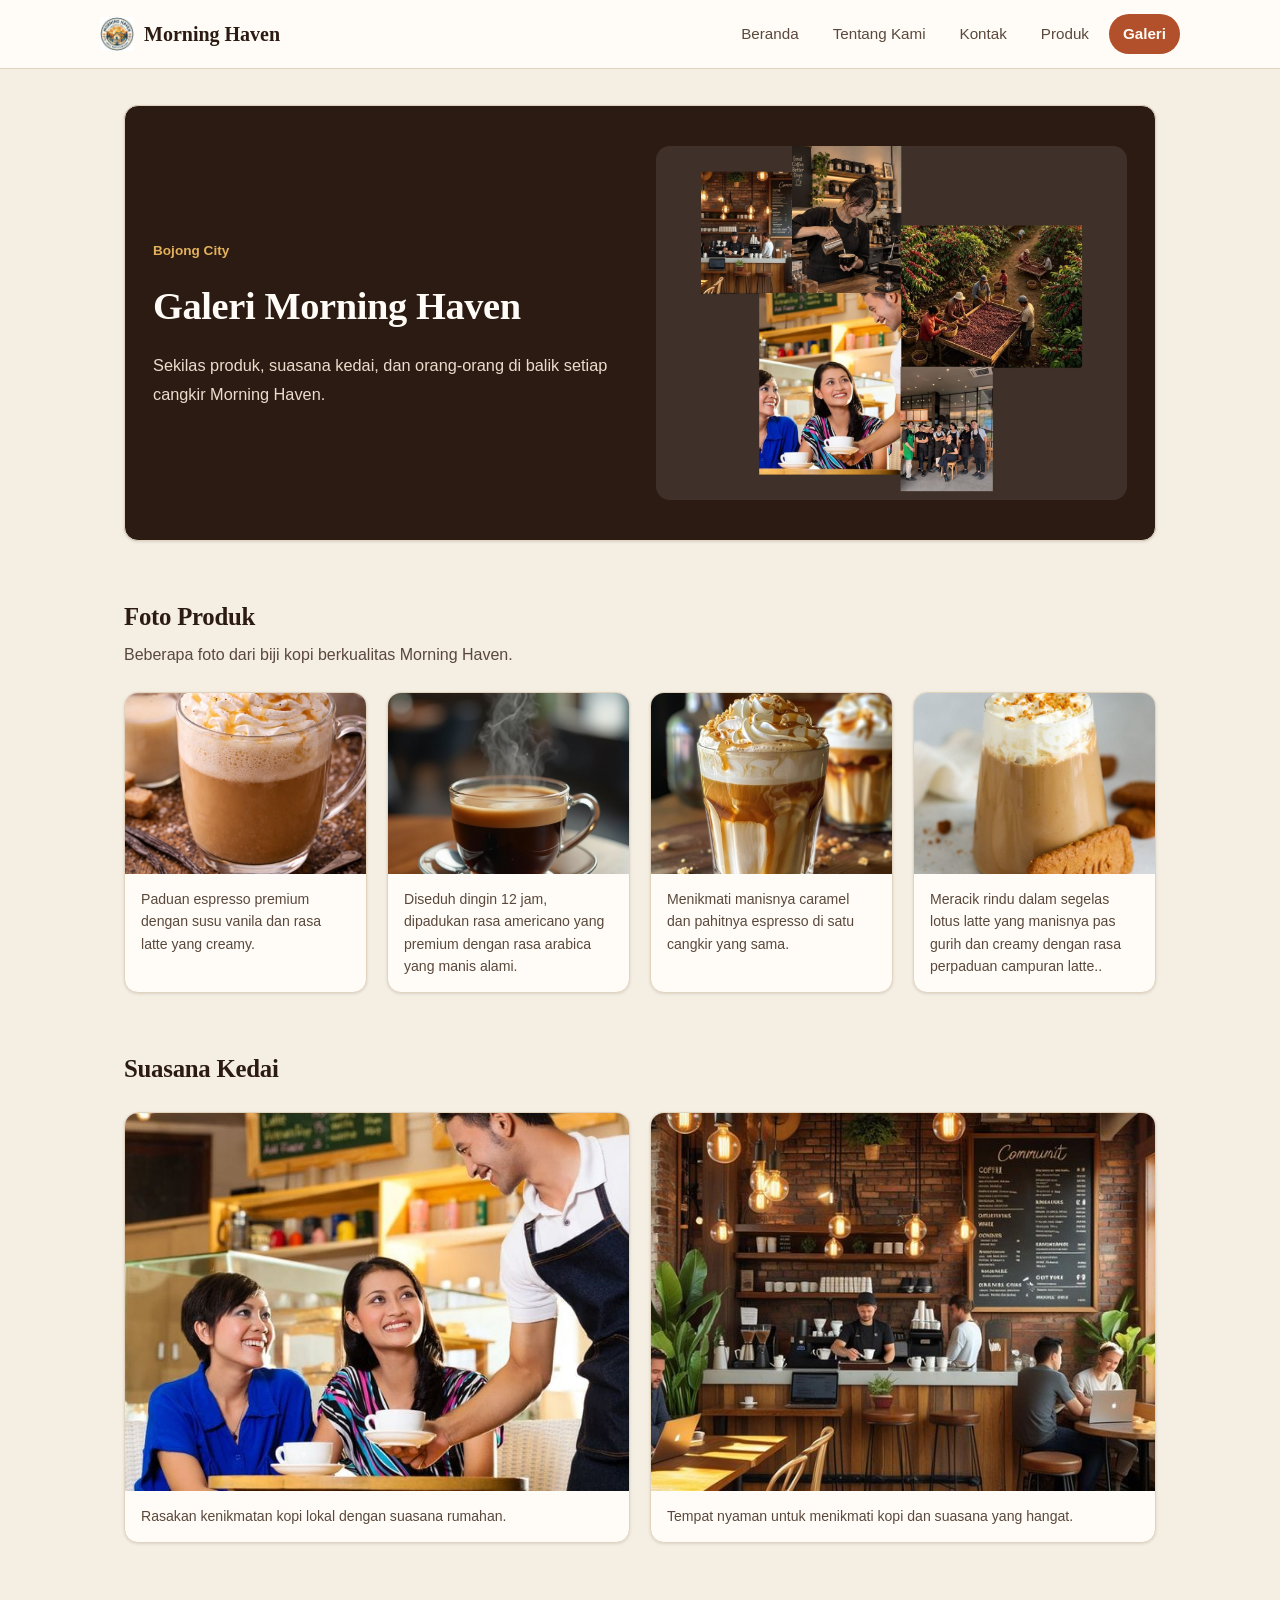
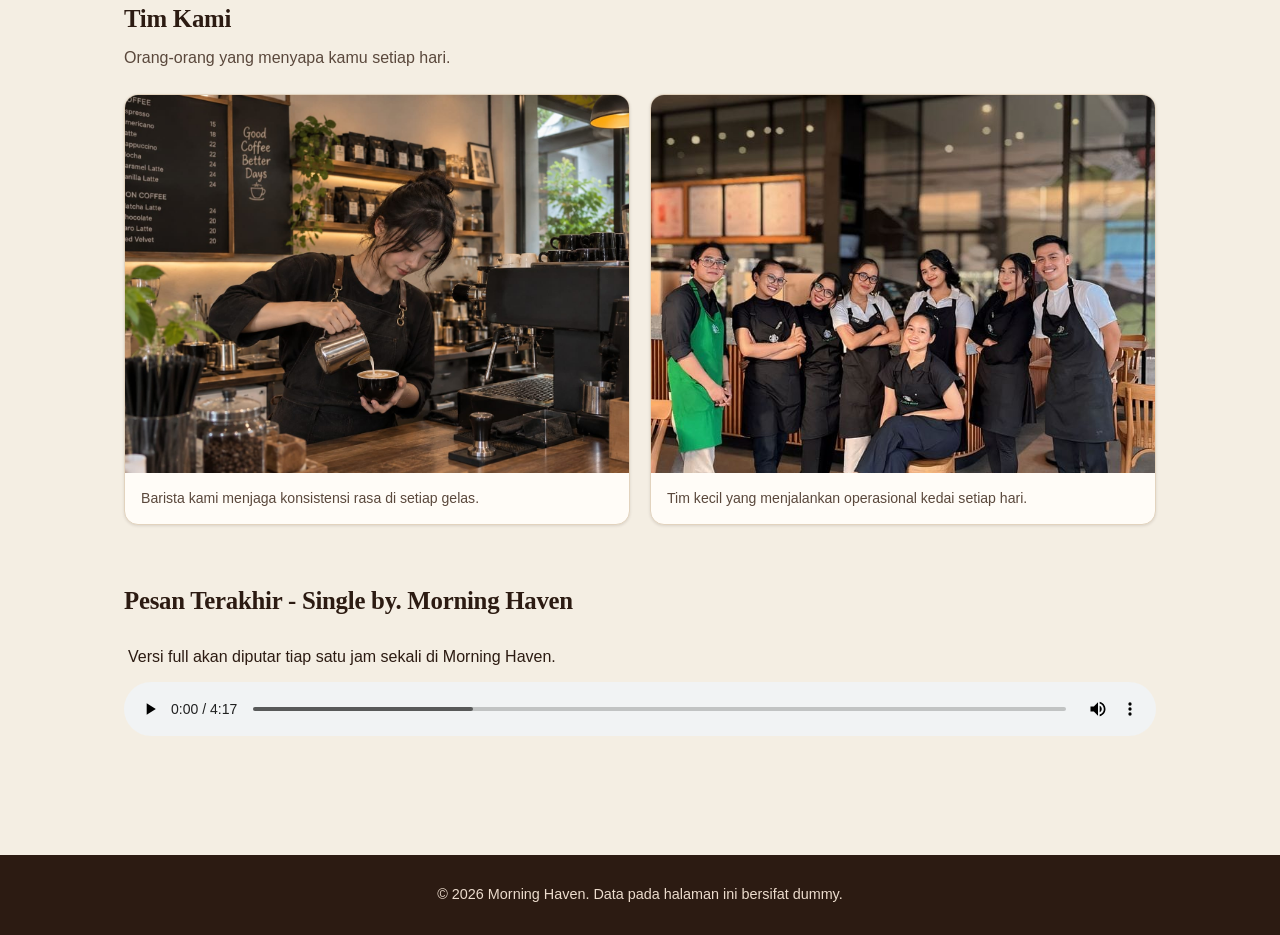
==== galeri.html @ 3e31343b "feat03:tambah media dan tabel katalog" ====
<!DOCTYPE html>
<html lang="id">

<head>
    <meta charset="utf-8" />
    <meta name="viewport" content="width=device-width, initial-scale=1" />
    <title>Galeri Morning Haven - Website UMKM</title>
    <link rel="stylesheet" href="css/style.css" />
</head>

<body>
    <a class="skip-link" href="#konten">Lewati ke konten utama</a>
    <header class="site-header">
        <nav class="nav" aria-label="Navigasi utama">
            <a class="brand" href="index.html">
                <img class="brand-mark" src="assest/images/logo_morninghaven.jpeg" alt="logo Morning Haven" width="34" height="34">
                Morning Haven
            </a>
            <ul class="nav-list">
                <li><a href="index.html">Beranda</a></li>
                <li><a href="tentang.html">Tentang Kami</a></li>
                <li><a href="index.html#kontak">Kontak</a></li>
                <li><a href="produk.html">Produk</a></li>
                <li><a class="active" aria-current="page" href="galeri.html">Galeri</a></li>
            </ul>
        </nav>
    </header>

    <main id="konten" class="page">
        <section class="about-hero" aria-labelledby="galeri-hero-title">
            <div class="about-copy">
                <span class="eyebrow">Bojong City</span>
                <h1 id="galeri-hero-title">Galeri Morning Haven</h1>
                <p class="about-desc">Sekilas produk, suasana kedai, dan orang-orang di balik setiap cangkir Morning Haven.</p>
            </div>
            <div class="about-img-wrapper">
                <img src="assest/images/galeri_morninghaven.jpeg"
                    alt="Bingkai tempoe doeloe Morning Haven" class="about-img" />
            </div>
        </section>

        <section class="section" aria-labelledby="produk-media-title">
            <div class="section-head">
                <h2 id="produk-media-title">Foto Produk</h2>
                <p>Beberapa foto dari biji kopi berkualitas Morning Haven.</p>
            </div>
            <div class="gallery-grid">
                <figure class="media-card">
                    <img src="assest/images/kopi_vanilalatte.jpeg" alt="Kopi Vanila latte mood booster terbaikku hari ini" />
                    <figcaption>Paduan espresso premium dengan susu vanila dan rasa latte yang creamy.</figcaption>
                </figure>
                <figure class="media-card">
                    <img src="assest/images/americano_arabica.jpeg" alt="Americano Arabica dengan disajikan segelas kopi pahit es bikin nagih" />
                    <figcaption>Diseduh dingin 12 jam, dipadukan rasa americano yang premium dengan rasa arabica yang manis alami.</figcaption>
                </figure>
                <figure class="media-card">
                    <img src="assest/images/caramel_macchiato.jpeg" alt="Caramel Macchiato dengan rasa caramel yang manis dan creamy" />
                    <figcaption> Menikmati manisnya caramel dan pahitnya espresso di satu cangkir yang sama.</figcaption>
                </figure>
                <figure class="media-card">
                    <img src="assest/images/lotus_latte.jpeg" alt="Lotus dengan perpaduan sempurna latte yang creamy" />
                    <figcaption> Meracik rindu dalam segelas lotus latte yang manisnya pas gurih dan creamy dengan rasa perpaduan campuran latte..</figcaption>
                </figure>
            </div>
        </section>

        <section class="section" aria-labelledby="suasana-title">
            <div class="section-head">
                <h2 id="suasana-title">Suasana Kedai</h2>
            </div>
            <div class="gallery-grid">
                <figure class="media-card">
                    <img src="assest/images/waiters_morninghaven.jpeg"
                        alt="Suasana kedai Morning Haven dengan waiters yang siap melayani" />
                    <figcaption>Rasakan kenikmatan kopi lokal dengan suasana rumahan.</figcaption>
                </figure>
                <figure class="media-card">
                    <img src="assest/images/suasana_morninghaven.jpeg" alt="Suasana pelanggan di kedai Morning Haven" />
                    <figcaption>Tempat nyaman untuk menikmati kopi dan suasana yang hangat.</figcaption>
                </figure>
            </div>
        </section>

        <section class="section" aria-labelledby="tim-title">
            <div class="section-head">
                <h2 id="tim-title">Tim Kami</h2>
                <p>Orang-orang yang menyapa kamu setiap hari.</p>
            </div>
            <div class="gallery-grid">
                <figure class="media-card">
                    <img src="assest/images/barista_morninghaven.jpeg" alt="Barista Morning Haven sedang menyeduh kopi" />
                    <figcaption>Barista kami menjaga konsistensi rasa di setiap gelas.</figcaption>
                </figure>
                <figure class="media-card">
                    <img src="assest/images/morninghaven_team.jpeg" alt="Tim Morning Haven berfoto bersama di depan kedai" />
                    <figcaption>Tim kecil yang menjalankan operasional kedai setiap hari.</figcaption>
                </figure>
            </div>
        </section>

        <section class="section" aria-labelledby="audio-title">
            <div class="section-head">
                <h2 id="audio-title">Pesan Terakhir - Single by. Morning Haven</h2>
            </div>
            <div class="audio-wrap">
                <p id="audio-note" class="audio-caption">Versi full akan diputar tiap satu jam sekali di Morning Haven.</p>
                <audio controls aria-describedby="audio-note" class="audio-player"
                    src="assest/audio/Pesan_terakhir.mp3">
                    Browser Anda tidak mendukung pemutar audio.
                </audio>
            </div>
        </section>
    </main>

    <footer class="site-footer">
        <p>&copy; 2026 Morning Haven. Data pada halaman ini bersifat dummy.</p>
    </footer>

    <script src="js/script.js"></script>
</body>

</html>
---- css/style.css ----
:root {
    --ink: #2c1b12;
    --ink-soft: #5a483c;
    --cream: #f4eee3;
    --paper: #fffcf7;
    --line: #e2d3be;
    --table-border: #b99b72;
    --rust: #b1502a;
    --rust-dark: #8f3f20;
    --gold: #c98a2b;
    --gold-light: #e3b15c;
    --moss: #57623e;

    --font-display: "Iowan Old Style", "Palatino Linotype", Georgia, "Times New Roman", serif;
    --font-body: "Segoe UI", "Helvetica Neue", Arial, sans-serif;

    --radius-lg: 22px;
    --radius-md: 14px;
    --radius-sm: 8px;
    --shadow-card: 0 1px 3px rgba(44, 27, 18, 0.12);
    --content-w: 1080px;
}

* {
    box-sizing: border-box;
}

html {
    scroll-behavior: smooth;
}

@media (prefers-reduced-motion: reduce) {
    html {
        scroll-behavior: auto;
    }

    * {
        animation-duration: 0.01ms !important;
        transition-duration: 0.01ms !important;
    }
}

body {
    margin: 0;
    color: var(--ink);
    background-color: var(--cream);
    font-family: var(--font-body);
    line-height: 1.6;
}

h1,
h2,
h3 {
    font-family: var(--font-display);
    color: var(--ink);
    letter-spacing: -0.01em;
}

p {
    max-width: 68ch;
}

a {
    color: var(--rust-dark);
}

img {
    max-width: 100%;
    height: auto;
    display: block;
}

.page {
    max-width: var(--content-w);
    margin: 0 auto;
    padding: 36px 24px 64px;
}

/* Header & navigasi */
#kontak {
    scroll-margin-top: 90px;
}

.site-header {
    padding: 14px 24px;
    background: var(--paper);
    border-bottom: 1px solid var(--line);
    position: sticky;
    top: 0;
    z-index: 20;
}

.nav {
    max-width: var(--content-w);
    margin: 0 auto;
    display: flex;
    align-items: center;
    justify-content: space-between;
    gap: 16px;
    flex-wrap: wrap;
}

.brand {
    display: inline-flex;
    align-items: center;
    gap: 10px;
    color: var(--ink);
    font-family: var(--font-display);
    font-weight: 700;
    font-size: 1.25rem;
    text-decoration: none;
}

.brand-mark {
    width: 34px;
    height: 34px;
    flex-shrink: 0;
}

.nav-toggle {
    display: none;
}

.nav-list {
    display: flex;
    padding: 0;
    margin: 0;
    list-style: none;
    gap: 6px;
    flex-wrap: wrap;
}

.nav-list a {
    display: inline-block;
    padding: 8px 14px;
    border-radius: 999px;
    color: var(--ink-soft);
    text-decoration: none;
    font-size: 0.95rem;
}

.nav-list a:hover {
    background: var(--cream);
    color: var(--ink);
}

.nav-list a.active,
.nav-list a[aria-current="page"] {
    font-weight: 700;
    color: var(--paper);
    background: var(--rust);
}

@media (max-width: 640px) {
    .nav-list {
        width: 100%;
        justify-content: flex-start;
        gap: 4px;
    }

    .nav-list a {
        padding: 8px 10px;
        font-size: 0.88rem;
    }
}

/*Hero*/
.hero {
    padding: 44px 32px;
    color: var(--paper);
    background: var(--ink);
    border-radius: var(--radius-md);
    display: grid;
    grid-template-columns: 1.1fr 0.9fr;
    align-items: center;
    gap: 32px;
}

.eyebrow {
    display: inline-block;
    font-size: 0.85rem;
    font-weight: 600;
    color: var(--gold-light);
    margin-bottom: 14px;
}

.hero h1 {
    margin: 0 0 14px 0;
    color: var(--paper);
    font-size: clamp(2.1rem, 4vw, 3rem);
    line-height: 1.08;
}

.hero-desc {
    margin: 0 0 26px 0;
    max-width: 42ch;
    font-size: 1.05rem;
    color: #ecdccd;
}

.hero-action {
    margin: 0;
}

button,
.btn {
    padding: 13px 28px;
    color: var(--ink);
    font-weight: 700;
    font-size: 0.95rem;
    font-family: var(--font-body);
    cursor: pointer;
    background-color: var(--gold-light);
    border: none;
    border-radius: 999px;
    transition: background-color 0.2s, transform 0.1s;
}

button:hover,
.btn:hover {
    background-color: var(--gold);
}

button:active,
.btn:active {
    transform: scale(0.98);
}

.hero-img {
    width: 100%;
    aspect-ratio: 4 / 3;
    object-fit: cover;
    border-radius: var(--radius-md);
}

@media (max-width: 720px) {
    .hero {
        grid-template-columns: 1fr;
        padding: 40px 22px;
        text-align: left;
    }
}

/*Section*/
.section {
    margin-top: 56px;
}

.section-head {
    margin-bottom: 24px;
    max-width: 62ch;
}

.section-head h2 {
    font-size: 1.55rem;
    margin: 0 0 6px 0;
}

.section-head p {
    margin: 0;
    color: var(--ink-soft);
}

/*Kontak*/
.contact-card {
    background: var(--paper);
    border: 1px solid var(--line);
    border-radius: var(--radius-lg);
    padding: 8px;
    box-shadow: var(--shadow-card);
    display: grid;
    grid-template-columns: repeat(3, 1fr);
}

.contact-item {
    padding: 22px 20px;
}

.contact-item strong {
    display: block;
    color: var(--rust-dark);
    margin-bottom: 6px;
    font-size: 0.95rem;
    font-family: var(--font-display);
}

.contact-item p {
    margin: 0;
    font-size: 0.92rem;
    color: var(--ink-soft);
}

.contact-item a {
    color: var(--rust-dark);
    font-weight: 700;
    text-decoration: underline;
}

.contact-item a:hover {
    color: var(--ink);
}

@media (max-width: 700px) {
    .contact-card {
        grid-template-columns: 1fr;
    }
}

/*Product cards*/
.products {
    display: grid;
    grid-template-columns: repeat(auto-fit, minmax(220px, 1fr));
    gap: 20px;
}

.product-card {
    background: var(--paper);
    border: 1px solid var(--line);
    border-radius: var(--radius-md);
    overflow: hidden;
    box-shadow: var(--shadow-card);
    margin: 0;
}

.product-card img {
    width: 100%;
    aspect-ratio: 4 / 3;
    object-fit: cover;
}

.product-card figcaption {
    padding: 16px 18px 18px;
}

.product-header {
    display: flex;
    align-items: baseline;
    justify-content: space-between;
    gap: 8px;
    margin-bottom: 6px;
}

.product-header h3 {
    margin: 0;
    font-size: 1.05rem;
}

.price {
    flex-shrink: 0;
    font-weight: 700;
    font-family: var(--font-body);
    color: var(--rust-dark);
    background-color: #f7ede2;
    padding: 4px 10px;
    border-radius: var(--radius-sm);
    font-size: 0.85rem;
    white-space: nowrap;
}

.product-card p {
    margin: 0;
    font-size: 0.9rem;
    color: var(--ink-soft);
}

.new-badge {
    display: inline-block;
    font-size: 0.72rem;
    font-weight: 700;
    color: var(--paper);
    background: var(--moss);
    padding: 3px 9px;
    border-radius: 999px;
    margin-bottom: 8px;
}

/*Aside*/
.aside-note {
    margin-top: 44px;
    background: var(--paper);
    border-left: 4px solid var(--rust);
    border-radius: var(--radius-md);
    padding: 22px 26px;
    box-shadow: var(--shadow-card);
}

.aside-note h2 {
    margin: 0 0 8px 0;
    font-size: 1.1rem;
    color: var(--rust-dark);
}

.aside-note p {
    margin: 0;
    font-size: 0.95rem;
    color: var(--ink-soft);
}

/*Hero card (Tentang / Produk / Galeri)*/
.about-hero {
    background: var(--ink);
    border: 1px solid var(--line);
    border-radius: var(--radius-md);
    padding: 40px 28px;
    display: grid;
    grid-template-columns: 1fr 1fr;
    gap: 32px;
    align-items: center;
    box-shadow: var(--shadow-card);
}

.about-hero .eyebrow {
    color: var(--gold-light);
}

.about-hero h1 {
    margin: 0 0 14px 0;
    font-size: clamp(1.9rem, 3.4vw, 2.4rem);
    color: var(--paper);
}

.about-desc {
    margin: 0;
    color: #ecdccd;
    font-size: 1.02rem;
    line-height: 1.75;
}

.about-img {
    width: 100%;
    aspect-ratio: 4 / 3;
    object-fit: cover;
    border-radius: var(--radius-md);
}

@media (max-width: 720px) {
    .about-hero {
        grid-template-columns: 1fr;
        padding: 32px 22px;
    }
}

.values-grid {
    display: grid;
    grid-template-columns: repeat(auto-fit, minmax(230px, 1fr));
    gap: 20px;
}

.value-item {
    background: var(--paper);
    border: 1px solid var(--line);
    border-radius: var(--radius-md);
    padding: 26px 22px;
    box-shadow: var(--shadow-card);
}

.value-icon {
    width: 40px;
    height: 40px;
    color: var(--rust);
    margin-bottom: 14px;
}

.value-item h3 {
    margin: 0 0 8px 0;
    font-size: 1.08rem;
}

.value-item p {
    margin: 0;
    font-size: 0.92rem;
    color: var(--ink-soft);
    line-height: 1.55;
}

/*Produk — kategori & tabel*/
.intro-lede {
    font-size: 1.05rem;
    color: var(--ink-soft);
    max-width: 62ch;
}

.category-list {
    display: grid;
    grid-template-columns: repeat(auto-fit, minmax(200px, 1fr));
    gap: 14px;
    padding: 0;
    margin: 0 0 8px 0;
    list-style: none;
}

.category-list li {
    background: var(--paper);
    border: 1px solid var(--line);
    border-radius: var(--radius-sm);
    padding: 14px 16px;
    font-size: 0.92rem;
    color: var(--ink-soft);
}

.price-table-wrap {
    background: var(--paper);
    border: 1px solid var(--table-border);
    border-radius: var(--radius-md);
    overflow: hidden;
    overflow-x: auto;
}

table {
    width: 100%;
    border-collapse: collapse;
    min-width: 480px;
}

caption {
    text-align: left;
    font-weight: 700;
    padding: 16px 18px 4px;
    font-family: var(--font-display);
    color: var(--ink);
}

thead th {
    text-align: left;
    font-size: 0.82rem;
    letter-spacing: 0.02em;
    color: var(--paper);
    background: var(--rust-dark);
    padding: 12px 18px;
    border-bottom: 2px solid var(--ink);
}

tbody th,
tbody td {
    padding: 12px 18px;
    border-bottom: 1px solid var(--table-border);
    font-size: 0.94rem;
}

tbody th {
    text-align: left;
    font-weight: 600;
    color: var(--ink);
}

tbody td.price-cell {
    color: var(--rust-dark);
    font-weight: 700;
    white-space: nowrap;
}

tbody tr:nth-child(even) {
    background: var(--cream);
}

tbody tr:last-child th,
tbody tr:last-child td {
    border-bottom: none;
}

/*Galeri*/
.gallery-grid {
    display: grid;
    grid-template-columns: repeat(auto-fit, minmax(240px, 1fr));
    gap: 20px;
}

.media-card {
    margin: 0;
    background: var(--paper);
    border: 1px solid var(--line);
    border-radius: var(--radius-md);
    overflow: hidden;
    box-shadow: var(--shadow-card);
}

.media-card img {
    width: 100%;
    aspect-ratio: 4 / 3;
    object-fit: cover;
}

.media-card figcaption {
    padding: 14px 16px;
    font-size: 0.88rem;
    color: var(--ink-soft);
}

.video-wrap {
    background: var(--paper);
    border: 1px solid var(--line);
    border-radius: var(--radius-md);
    padding: 18px;
    box-shadow: var(--shadow-card);
}

.video-wrap video {
    width: 100%;
    aspect-ratio: 4 / 3;
    border-radius: var(--radius-sm);
    background: var(--ink);
}

.video-caption {
    margin: 12px 4px 0;
    font-size: 0.88rem;
    color: var(--ink-soft);
}

.audio-caption {
    margin: 0 4px 12px;
}

.audio-player {
    width: 100%;
}

/*Asebilitas dan footer*/
.skip-link {
    position: absolute;
    left: -9999px;
    padding: 8px 12px;
    color: var(--paper);
    background: var(--ink);
    border-radius: var(--radius-sm);
    z-index: 30;
}

.skip-link:focus {
    top: 8px;
    left: 8px;
}

a:focus-visible,
button:focus-visible,
.nav-list a:focus-visible {
    outline: 3px solid #2563eb;
    outline-offset: 3px;
}

.site-footer {
    padding: 28px 24px;
    color: #ecdccd;
    text-align: center;
    background: var(--ink);
    margin-top: 48px;
    font-size: 0.9rem;
}

.site-footer p {
    margin: 0 auto;
    max-width: var(--content-w);
}
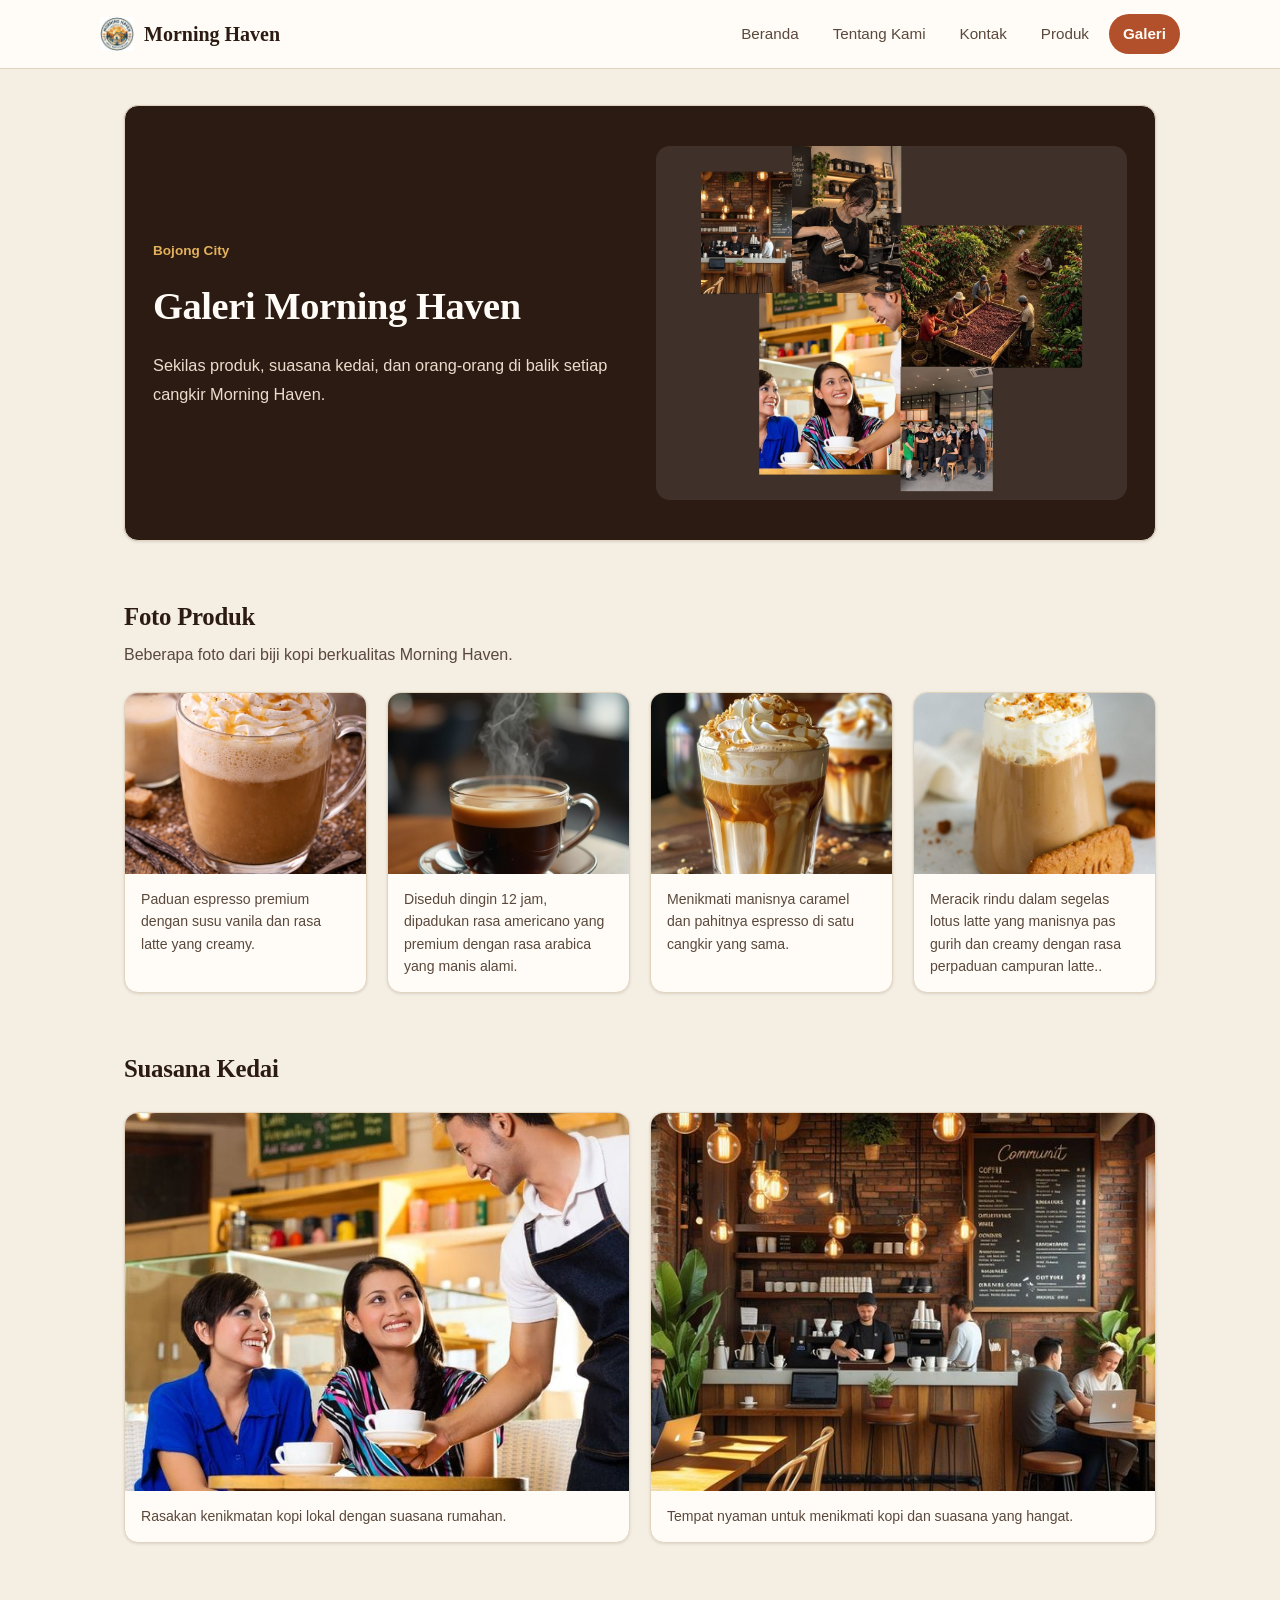
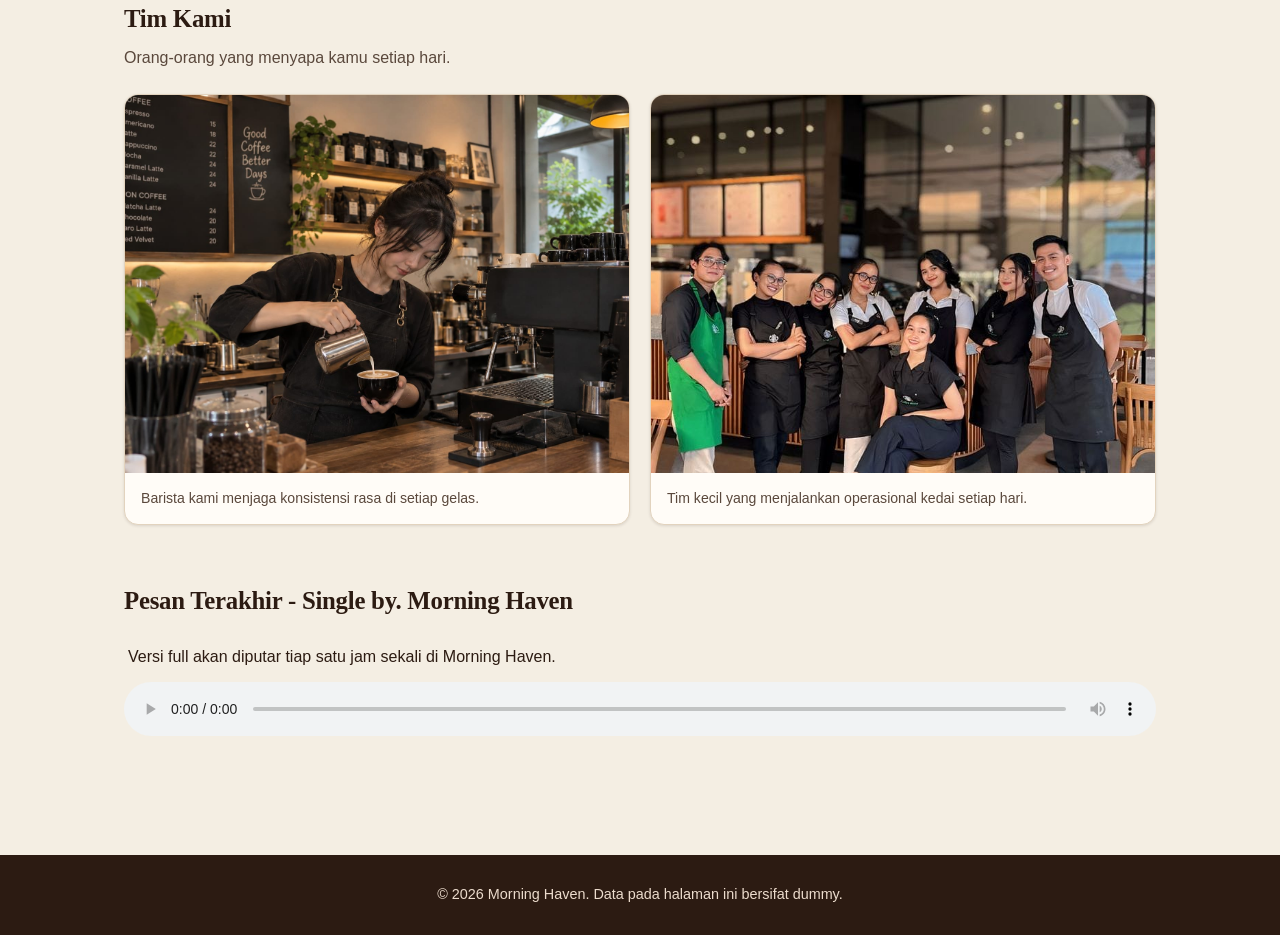
==== commit 81645fe1: "feat03: tambah media dan tabel katalog" ====
--- a/galeri.html
+++ b/galeri.html
@@ -105,7 +105,7 @@
             <div class="audio-wrap">
                 <p id="audio-note" class="audio-caption">Versi full akan diputar tiap satu jam sekali di Morning Haven.</p>
                 <audio controls aria-describedby="audio-note" class="audio-player"
-                    src="assest/audio/Pesan_terakhir.mp3">
+                    src="assest/audio/suasana_kedai.mp3">
                     Browser Anda tidak mendukung pemutar audio.
                 </audio>
             </div>
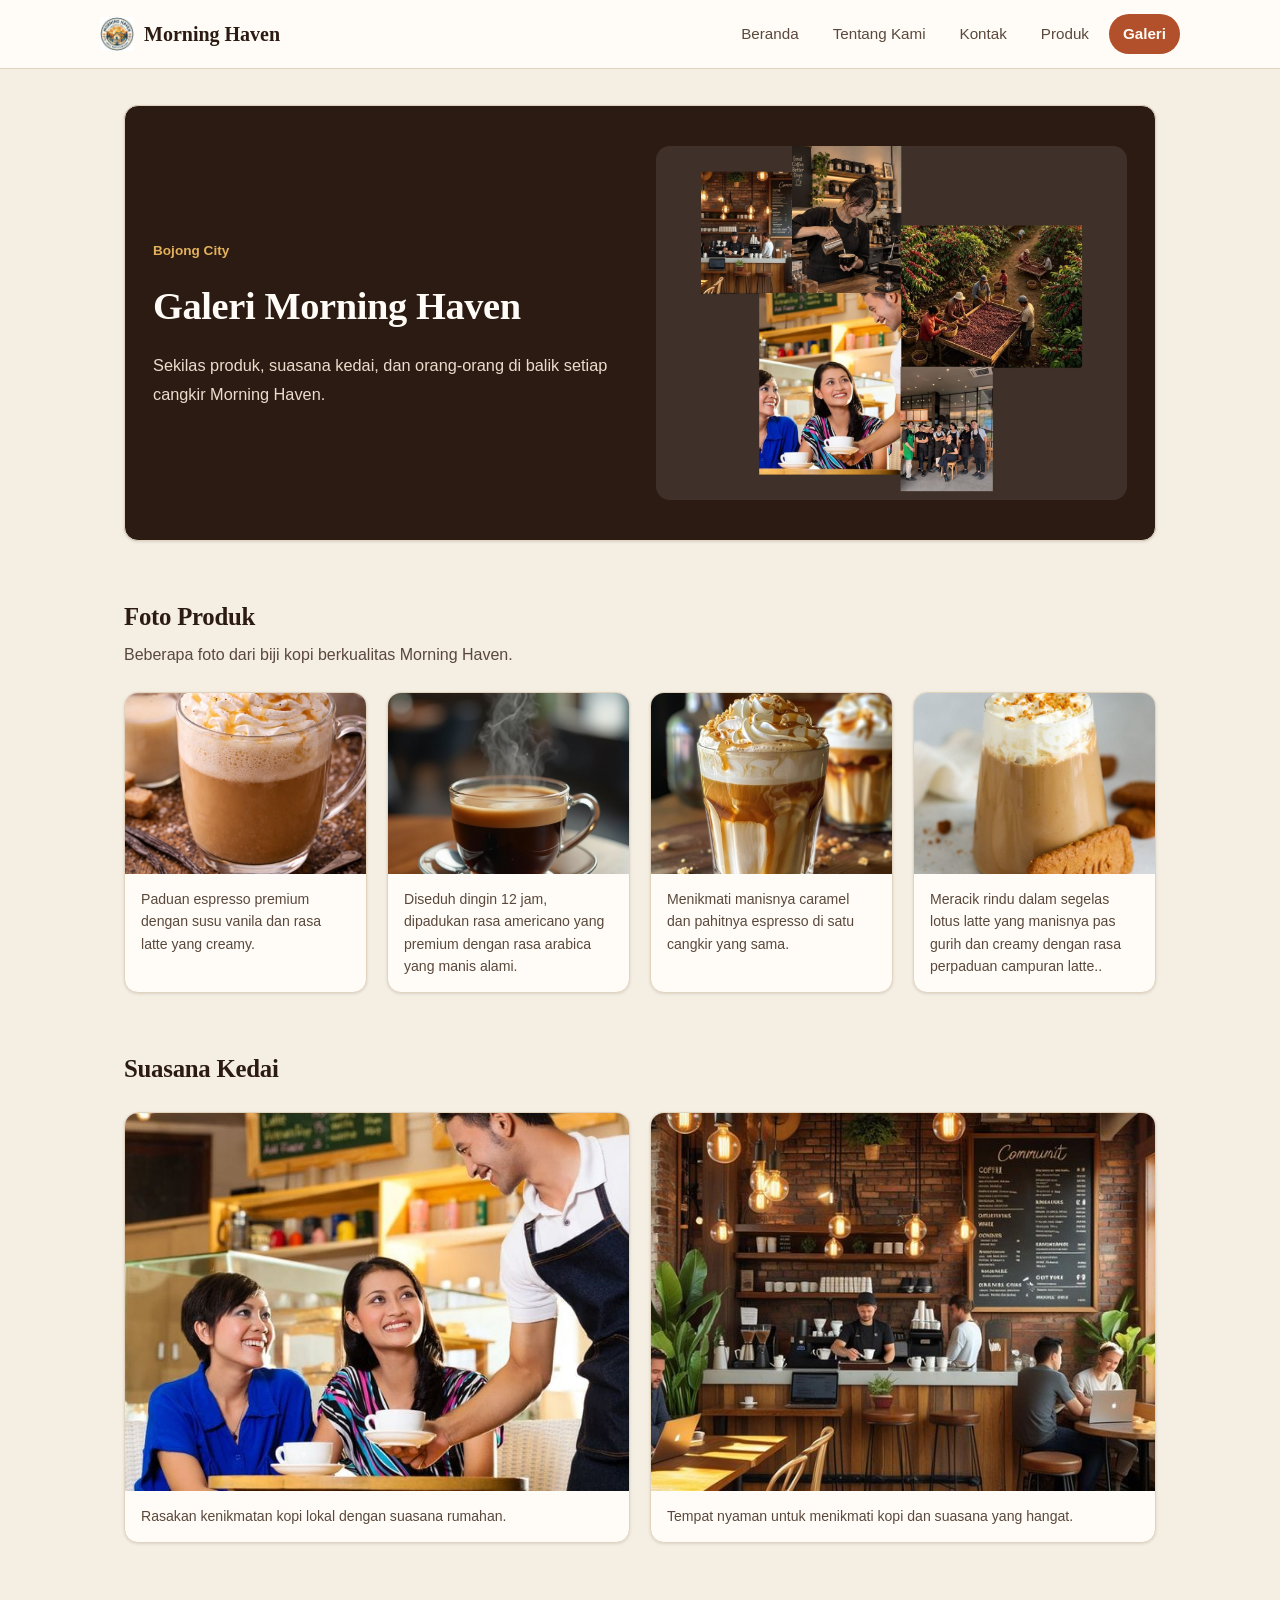
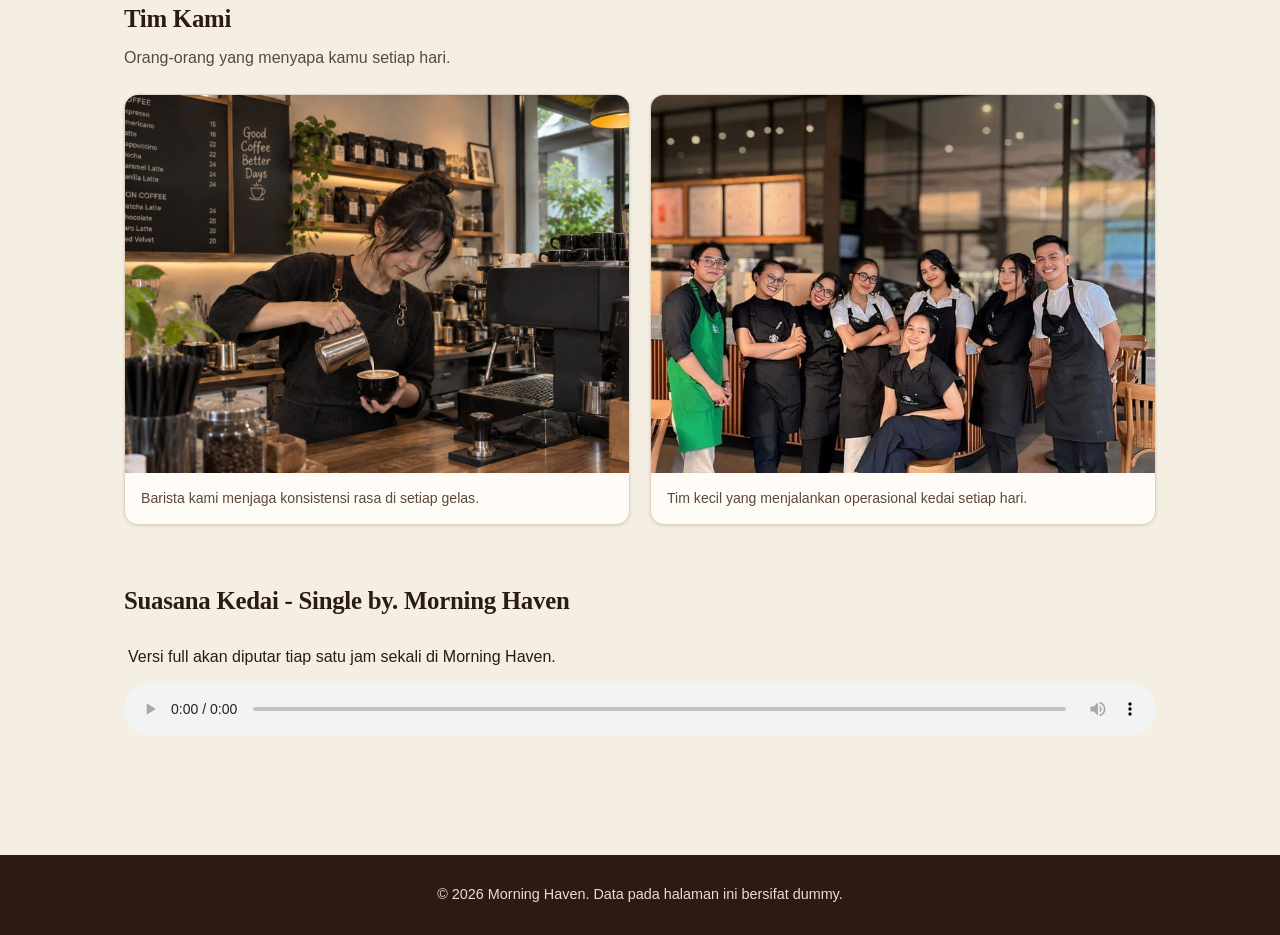
==== commit f7bfcceb: "feat03: tambah media dan tabel katalog" ====
--- a/galeri.html
+++ b/galeri.html
@@ -100,7 +100,7 @@
 
         <section class="section" aria-labelledby="audio-title">
             <div class="section-head">
-                <h2 id="audio-title">Pesan Terakhir - Single by. Morning Haven</h2>
+                <h2 id="audio-title">Suasana Kedai - Single by. Morning Haven</h2>
             </div>
             <div class="audio-wrap">
                 <p id="audio-note" class="audio-caption">Versi full akan diputar tiap satu jam sekali di Morning Haven.</p>
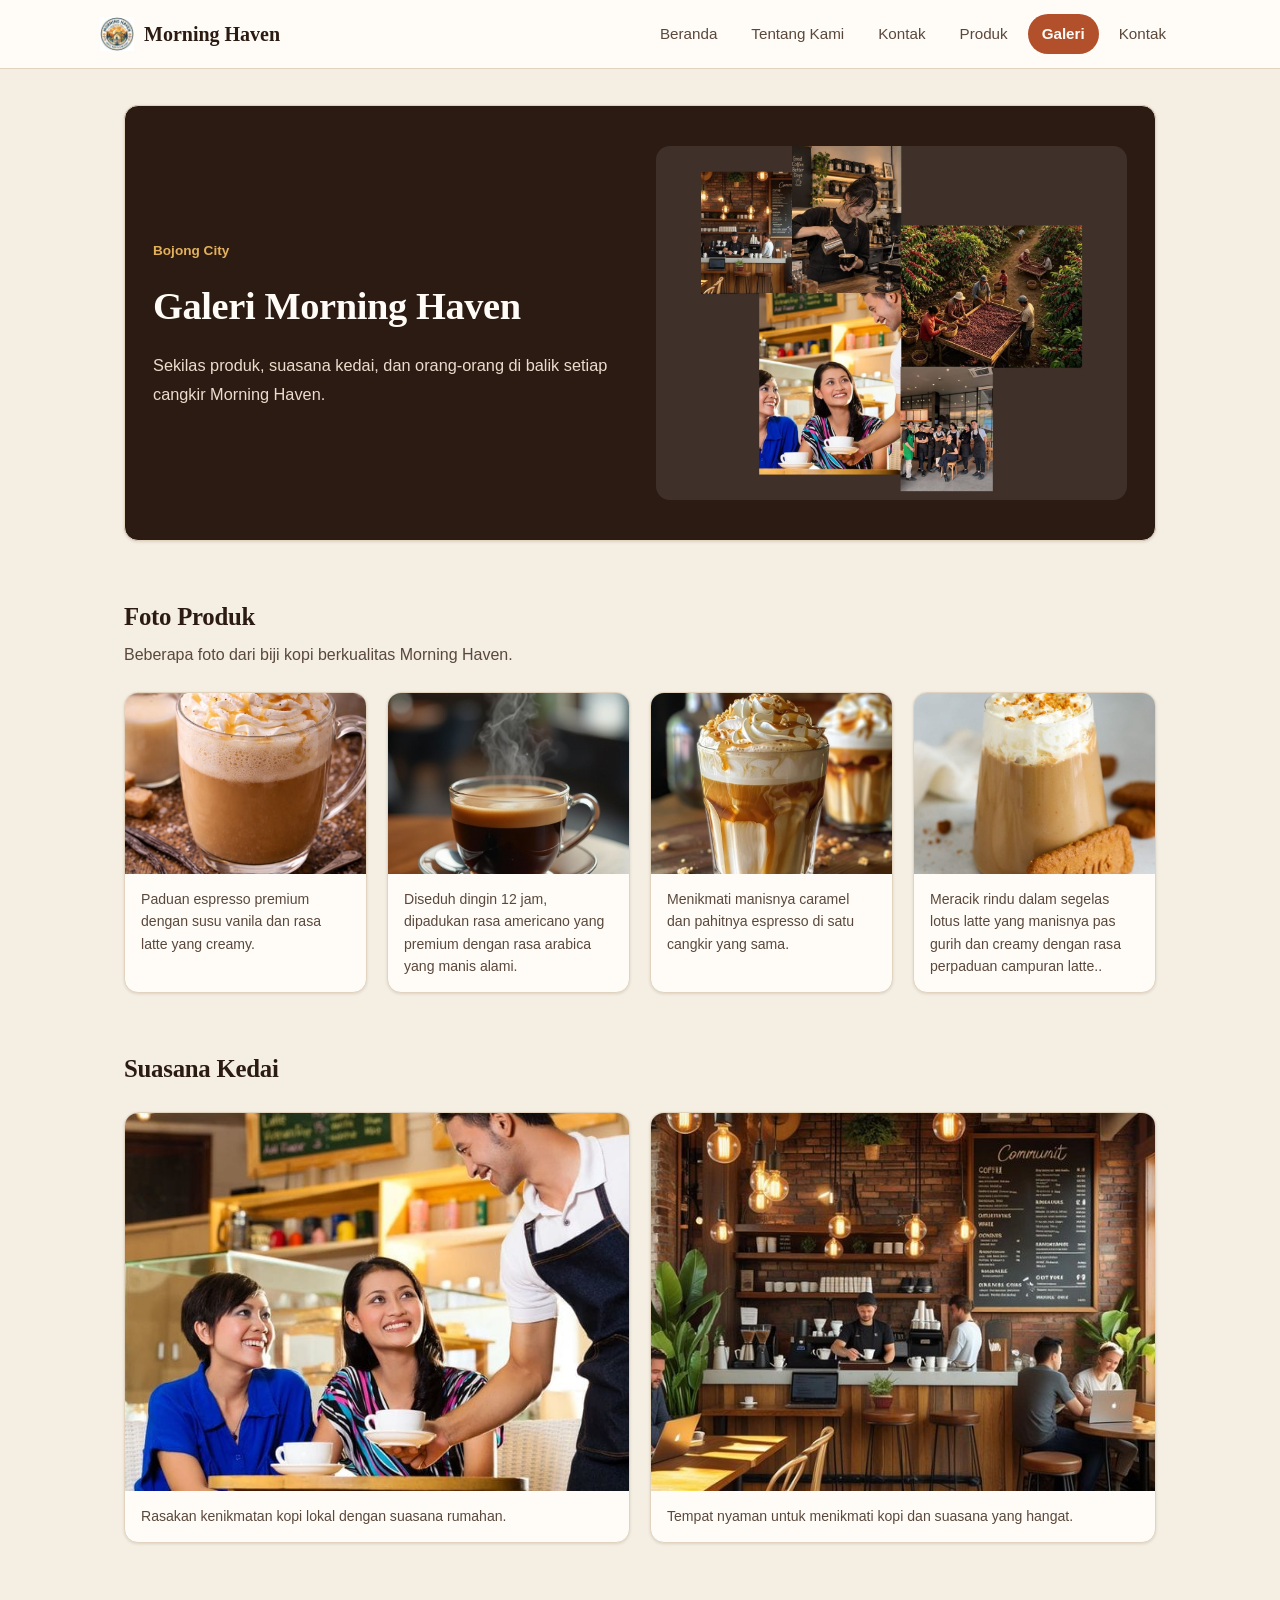
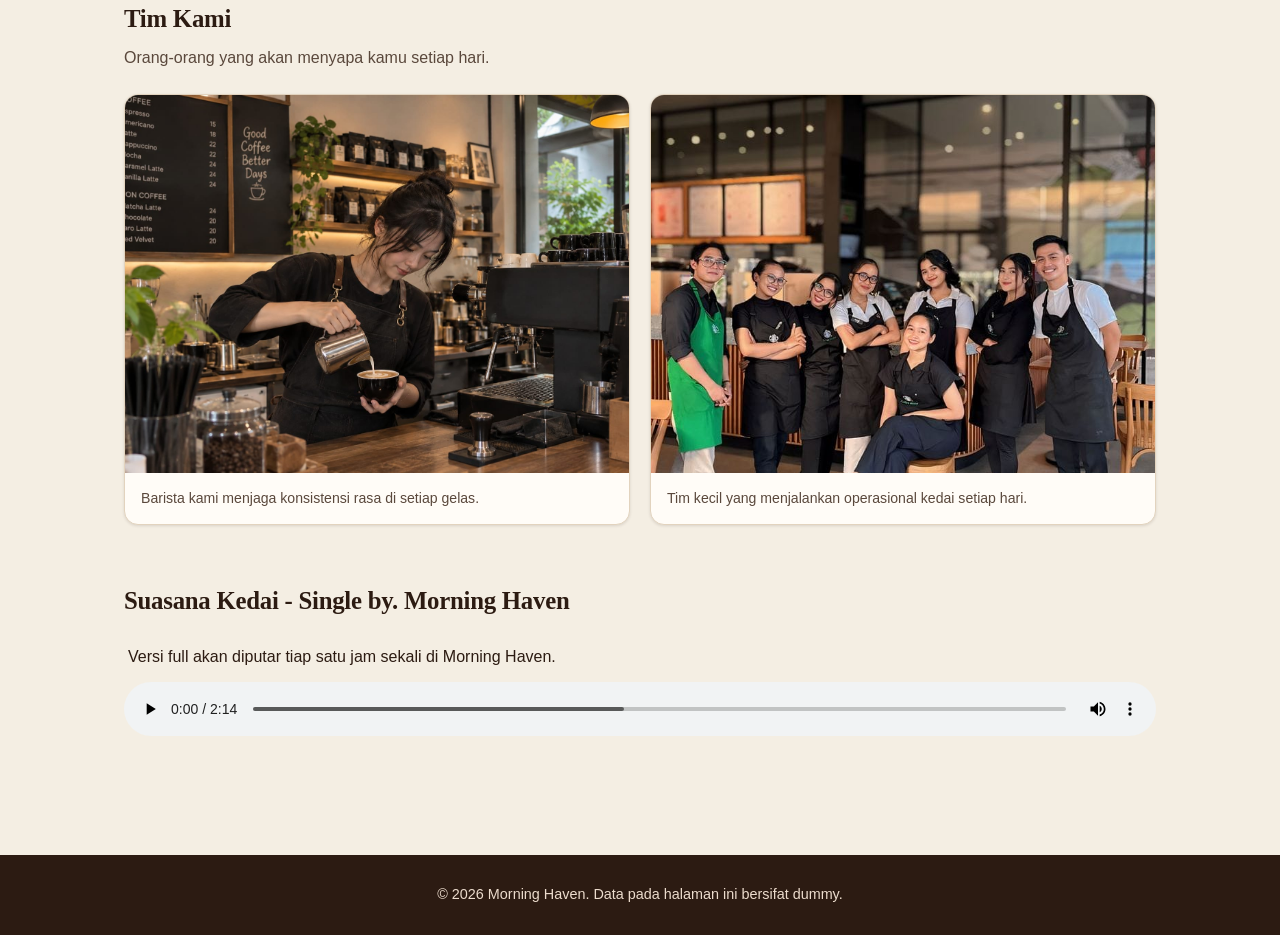
==== commit a51a2e71: ""featP04: tambah form kontak aksesibel dan preview"" ====
--- a/galeri.html
+++ b/galeri.html
@@ -22,6 +22,7 @@
                 <li><a href="index.html#kontak">Kontak</a></li>
                 <li><a href="produk.html">Produk</a></li>
                 <li><a class="active" aria-current="page" href="galeri.html">Galeri</a></li>
+                <li><a href="kontak.html">Kontak</a></li>
             </ul>
         </nav>
     </header>
@@ -84,7 +85,7 @@
         <section class="section" aria-labelledby="tim-title">
             <div class="section-head">
                 <h2 id="tim-title">Tim Kami</h2>
-                <p>Orang-orang yang menyapa kamu setiap hari.</p>
+                <p>Orang-orang yang akan menyapa kamu setiap hari.</p>
             </div>
             <div class="gallery-grid">
                 <figure class="media-card">
--- a/css/style.css
+++ b/css/style.css
@@ -633,6 +633,9 @@
 
 a:focus-visible,
 button:focus-visible,
+input:focus-visible,
+select:focus-visible,
+textarea:focus-visible,
 .nav-list a:focus-visible {
     outline: 3px solid #2563eb;
     outline-offset: 3px;
@@ -650,4 +653,181 @@
 .site-footer p {
     margin: 0 auto;
     max-width: var(--content-w);
+}
+
+.contact-layout {
+    display: grid;
+    grid-template-columns: 1.6fr 1fr;
+    gap: 28px;
+    align-items: start;
+}
+
+.form-card {
+    display: grid;
+    grid-template-columns: 1fr 1fr;
+    gap: 0 20px;
+    padding: 28px 24px;
+    background: var(--paper);
+    border: 1px solid var(--line);
+    border-radius: var(--radius-lg);
+    box-shadow: var(--shadow-card);
+}
+
+.form-note,
+.form-card fieldset,
+.field-full,
+.form-card > button {
+    grid-column: 1 / -1;
+}
+
+.form-note {
+    margin: 0 0 20px 0;
+    font-size: 0.92rem;
+    color: var(--ink-soft);
+}
+
+.field {
+    margin-bottom: 18px;
+}
+
+.field label {
+    display: block;
+    margin-bottom: 6px;
+    font-weight: 600;
+}
+
+input[type="text"],
+input[type="email"],
+input[type="tel"],
+select,
+textarea {
+    width: 100%;
+    padding: 10px 12px;
+    font: inherit;
+    color: var(--ink);
+    background: #ffffff;
+    border: 1px solid var(--table-border);
+    border-radius: var(--radius-sm);
+}
+
+textarea {
+    resize: vertical;
+}
+
+.help-text {
+    margin: 6px 0 0 0;
+    font-size: 0.85rem;
+    color: var(--ink-soft);
+}
+
+fieldset {
+    margin: 0 0 18px 0;
+    padding: 14px 16px 8px;
+    border: 1px solid var(--line);
+    border-radius: var(--radius-sm);
+}
+
+legend {
+    padding: 0 8px;
+    font-weight: 600;
+}
+
+.choice-group {
+    display: grid;
+    grid-template-columns: repeat(auto-fit, minmax(170px, 1fr));
+    gap: 10px 20px;
+}
+
+.choice {
+    display: flex;
+    align-items: center;
+    gap: 8px;
+    margin-bottom: 8px;
+}
+
+.choice input {
+    margin: 0;
+    flex-shrink: 0;
+}
+
+.form-card > button {
+    justify-self: start;
+}
+
+.contact-side {
+    display: flex;
+    flex-direction: column;
+    gap: 20px;
+}
+
+.side-card {
+    padding: 22px 20px;
+    background: var(--paper);
+    border: 1px solid var(--line);
+    border-radius: var(--radius-lg);
+    box-shadow: var(--shadow-card);
+}
+
+.side-card h3 {
+    margin: 0 0 14px 0;
+    font-size: 1.05rem;
+    color: var(--rust-dark);
+}
+
+.side-list {
+    margin: 0;
+}
+
+.side-item {
+    padding: 10px 0;
+    border-top: 1px solid var(--line);
+}
+
+.side-item:first-child {
+    border-top: none;
+    padding-top: 0;
+}
+
+.side-item dt {
+    font-size: 0.82rem;
+    font-weight: 600;
+    color: var(--ink-soft);
+}
+
+.side-item dd {
+    margin: 3px 0 0 0;
+    font-size: 0.94rem;
+}
+
+.side-item dd a {
+    color: var(--rust-dark);
+    font-weight: 700;
+}
+
+#preview-form {
+    margin: 0;
+    padding: 16px;
+    color: var(--ink);
+    font-size: 0.88rem;
+    white-space: pre-wrap;
+    overflow-wrap: anywhere;
+    background: var(--cream);
+    border: 1px solid var(--line);
+    border-radius: var(--radius-md);
+}
+
+@media (max-width: 900px) {
+    .contact-layout {
+        grid-template-columns: 1fr;
+    }
+}
+
+@media (max-width: 560px) {
+    .form-card {
+        grid-template-columns: 1fr;
+    }
+
+    .field {
+        grid-column: 1 / -1;
+    }
 }
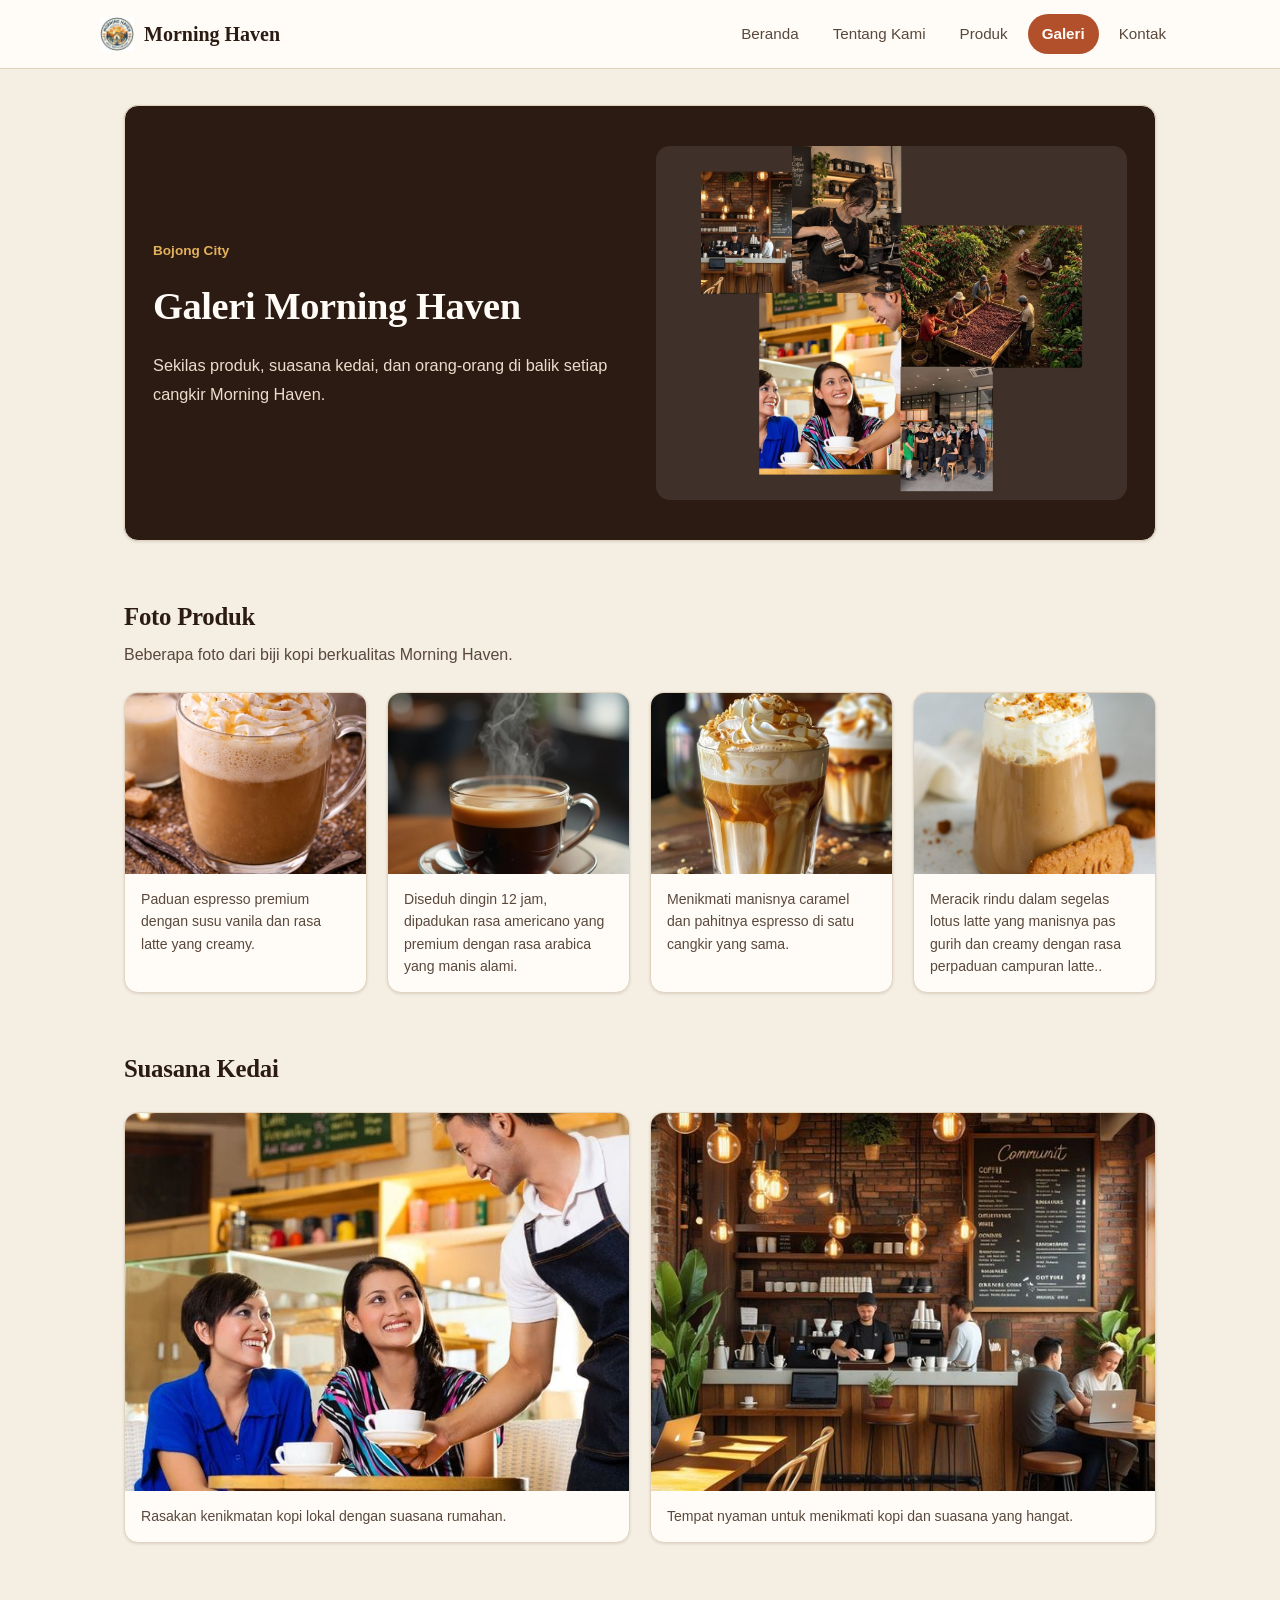
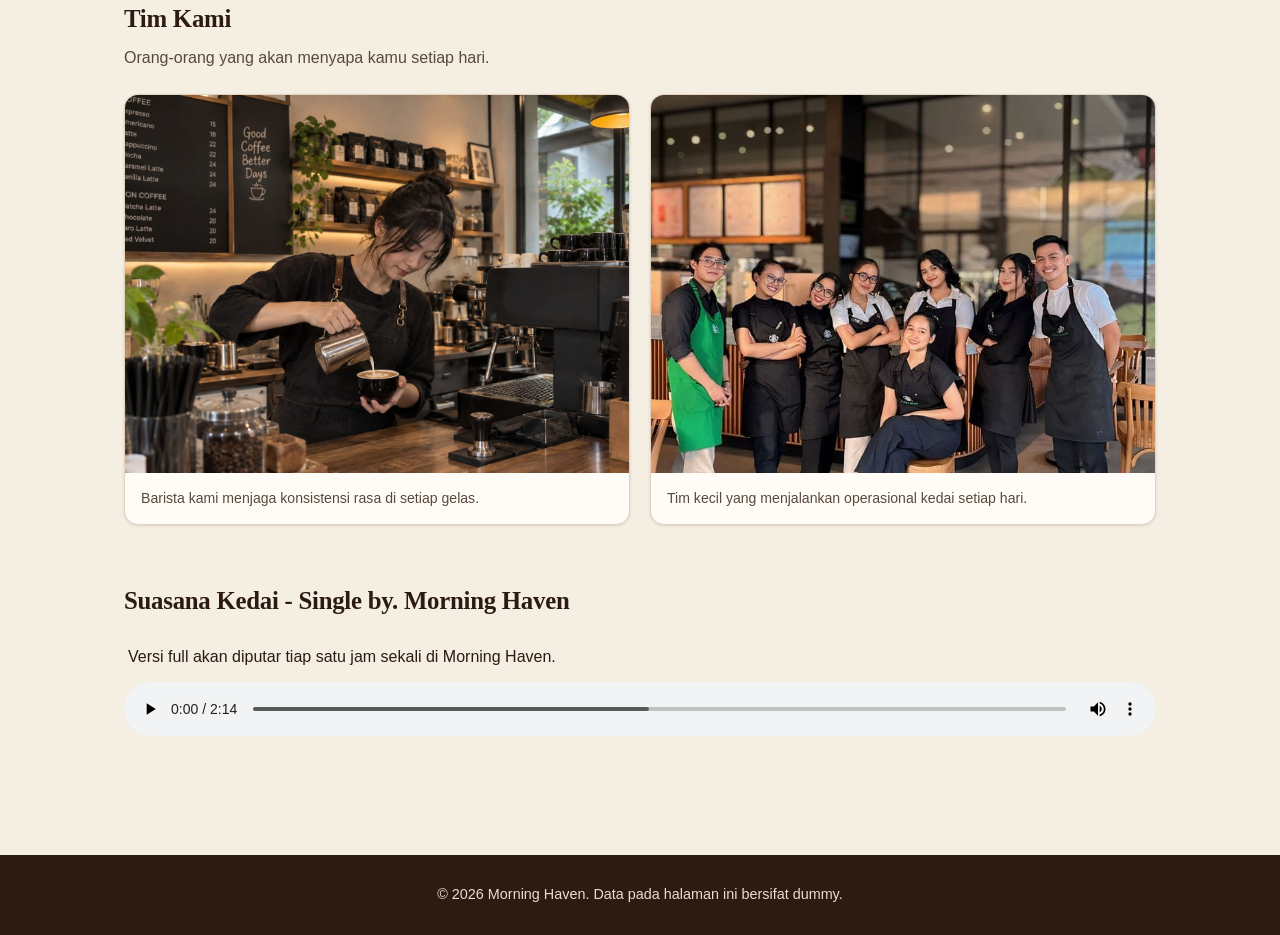
==== commit 8dc671ad: ""featP04: tambah form kontak aksesibel dan preview"" ====
--- a/galeri.html
+++ b/galeri.html
@@ -19,7 +19,6 @@
             <ul class="nav-list">
                 <li><a href="index.html">Beranda</a></li>
                 <li><a href="tentang.html">Tentang Kami</a></li>
-                <li><a href="index.html#kontak">Kontak</a></li>
                 <li><a href="produk.html">Produk</a></li>
                 <li><a class="active" aria-current="page" href="galeri.html">Galeri</a></li>
                 <li><a href="kontak.html">Kontak</a></li>
--- a/css/style.css
+++ b/css/style.css
@@ -76,7 +76,6 @@
     padding: 36px 24px 64px;
 }
 
-/* Header & navigasi */
 #kontak {
     scroll-margin-top: 90px;
 }
@@ -164,7 +163,6 @@
     }
 }
 
-/*Hero*/
 .hero {
     padding: 44px 32px;
     color: var(--paper);
@@ -241,7 +239,6 @@
     }
 }
 
-/*Section*/
 .section {
     margin-top: 56px;
 }
@@ -261,7 +258,6 @@
     color: var(--ink-soft);
 }
 
-/*Kontak*/
 .contact-card {
     background: var(--paper);
     border: 1px solid var(--line);
@@ -306,7 +302,6 @@
     }
 }
 
-/*Product cards*/
 .products {
     display: grid;
     grid-template-columns: repeat(auto-fit, minmax(220px, 1fr));
@@ -374,7 +369,6 @@
     margin-bottom: 8px;
 }
 
-/*Aside*/
 .aside-note {
     margin-top: 44px;
     background: var(--paper);
@@ -396,7 +390,6 @@
     color: var(--ink-soft);
 }
 
-/*Hero card (Tentang / Produk / Galeri)*/
 .about-hero {
     background: var(--ink);
     border: 1px solid var(--line);
@@ -473,7 +466,6 @@
     line-height: 1.55;
 }
 
-/*Produk — kategori & tabel*/
 .intro-lede {
     font-size: 1.05rem;
     color: var(--ink-soft);
@@ -558,7 +550,6 @@
     border-bottom: none;
 }
 
-/*Galeri*/
 .gallery-grid {
     display: grid;
     grid-template-columns: repeat(auto-fit, minmax(240px, 1fr));
@@ -615,7 +606,6 @@
     width: 100%;
 }
 
-/*Asebilitas dan footer*/
 .skip-link {
     position: absolute;
     left: -9999px;
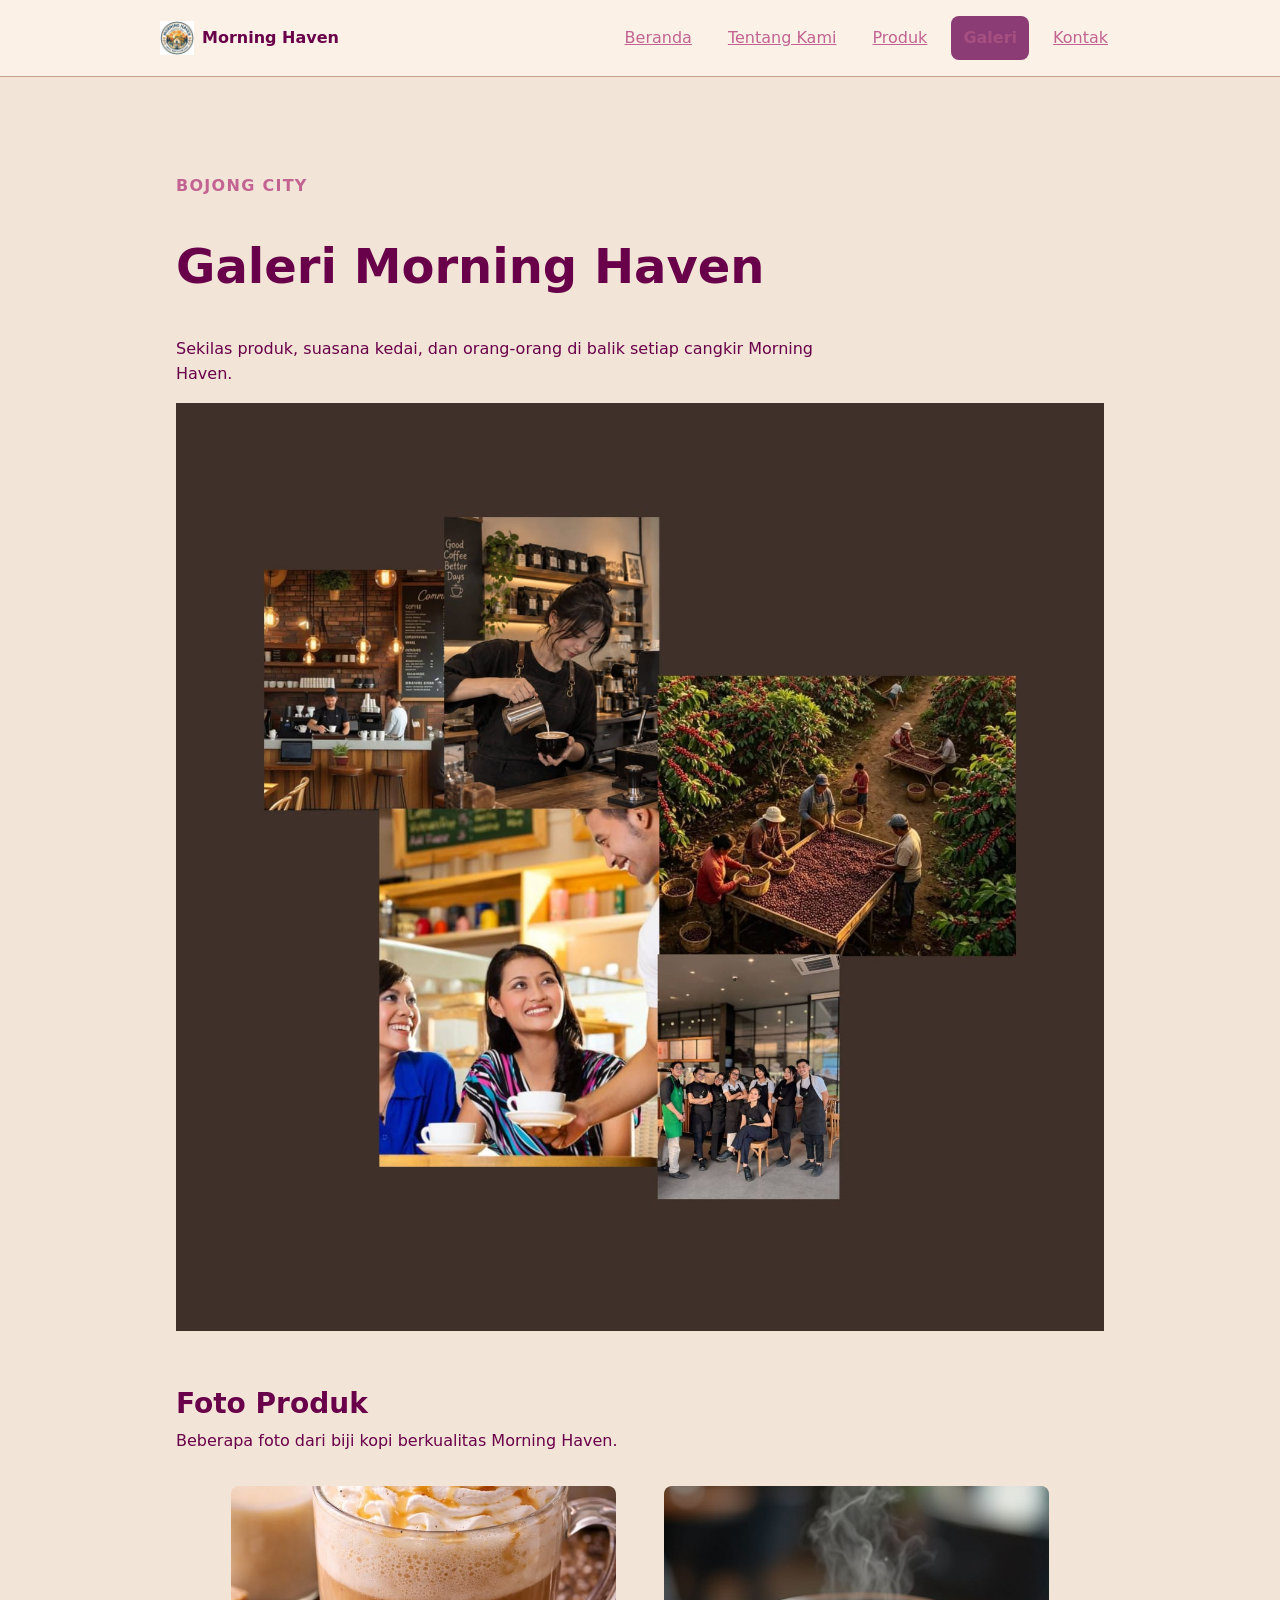
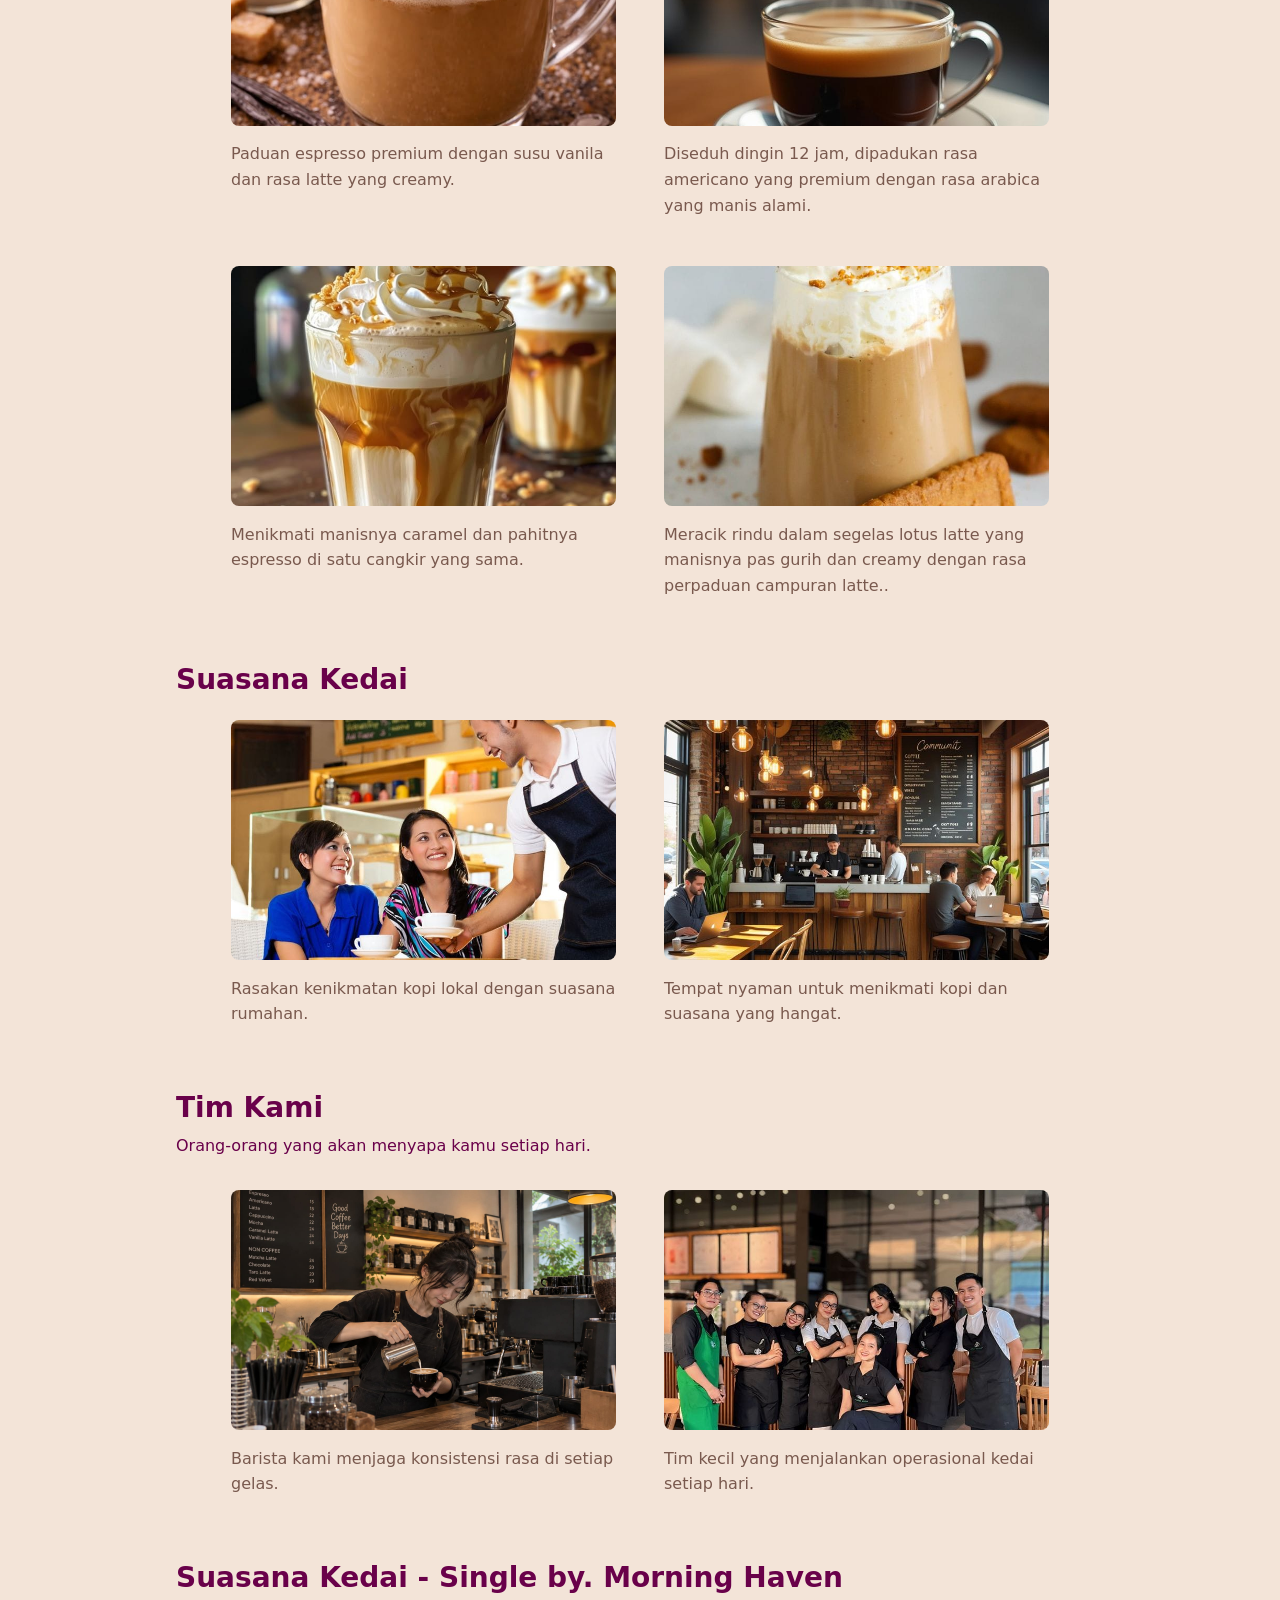
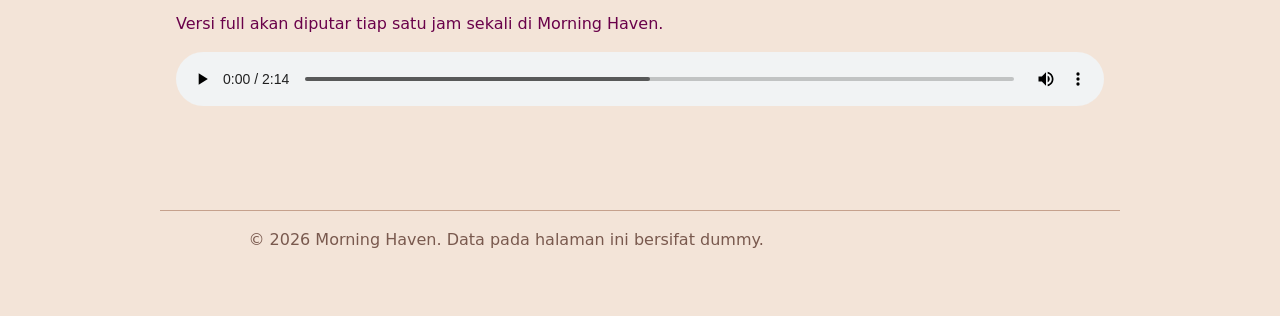
==== commit 0e669be5: "featP07: terapkan responsive mobile-first" ====
--- a/galeri.html
+++ b/galeri.html
@@ -4,7 +4,8 @@
 <head>
     <meta charset="utf-8" />
     <meta name="viewport" content="width=device-width, initial-scale=1" />
-    <title>Galeri Morning Haven - Website UMKM</title>
+    <title>Morning Haven - Website UMKM</title>
+    <link rel="icon" href="favicon.ico" sizes="any" />
     <link rel="stylesheet" href="css/style.css" />
 </head>
 
@@ -27,6 +28,7 @@
     </header>
 
     <main id="konten" class="page">
+    <main id="konten" class="page" tabindex="-1">
         <section class="about-hero" aria-labelledby="galeri-hero-title">
             <div class="about-copy">
                 <span class="eyebrow">Bojong City</span>
--- a/css/style.css
+++ b/css/style.css
@@ -1,823 +1,765 @@
 :root {
-    --ink: #2c1b12;
-    --ink-soft: #5a483c;
-    --cream: #f4eee3;
-    --paper: #fffcf7;
-    --line: #e2d3be;
-    --table-border: #b99b72;
-    --rust: #b1502a;
-    --rust-dark: #8f3f20;
-    --gold: #c98a2b;
-    --gold-light: #e3b15c;
-    --moss: #57623e;
-
-    --font-display: "Iowan Old Style", "Palatino Linotype", Georgia, "Times New Roman", serif;
-    --font-body: "Segoe UI", "Helvetica Neue", Arial, sans-serif;
-
-    --radius-lg: 22px;
-    --radius-md: 14px;
-    --radius-sm: 8px;
-    --shadow-card: 0 1px 3px rgba(44, 27, 18, 0.12);
-    --content-w: 1080px;
-}
-
-* {
+    --color-primary: #c26392;
+    --color-primary-strong: #a55081;
+    --color-text: #69014a;
+    --color-muted: #79594E;
+    --color-surface: #FBF1E7;
+    --color-surface-soft: #F3E4D8;
+    --color-border: #C5A18D;
+    --color-focus: #B8734D;
+    --space-1: 0.5rem;
+    --space-2: 0.75rem;
+    --space-3: 1rem;
+    --space-4: 1.5rem;
+    --space-5: 2rem;
+    --radius-sm: 0.5rem;
+    --radius-md: 0.875rem;
+    --shadow-card: 0 0.5rem 1.5rem rgb(17, 17, 16);
+    --bg-interactive: #5e374a;
+    --bg-interactive-strong: #b155a6;
+    --color-on-accent: #c796b6;
+    --radius-lg: 1.25rem;
+    --color-highlight: #8b3c74;
+    --color-highlight-strong: #b415b4;
+    --color-success: #bd6da2;
+    --color-success-bg: #ac789f;
+    --space-section: clamp(1.5rem, 1rem + 3vw, 3rem);
+    --space-card: clamp(0.75rem, 0.5rem + 1.5vw, 1.25rem);
+    --space-hero: clamp(1rem, 0.5rem + 4vw, 2rem);
+    --text-h2: clamp(1.375rem, 1.1rem + 1.2vw, 1.75rem);
+    --tap-size: 2.75rem;
+}
+
+/* ---------- 2. Base ---------- */
+*,
+*::before,
+*::after {
     box-sizing: border-box;
 }
 
 html {
-    scroll-behavior: smooth;
-}
-
-@media (prefers-reduced-motion: reduce) {
-    html {
-        scroll-behavior: auto;
-    }
-
-    * {
-        animation-duration: 0.01ms !important;
-        transition-duration: 0.01ms !important;
-    }
+    color-scheme: light;
+    -webkit-text-size-adjust: 100%;
 }
 
 body {
     margin: 0;
-    color: var(--ink);
-    background-color: var(--cream);
-    font-family: var(--font-body);
+    color: var(--color-text);
+    background: var(--color-surface-soft);
+    font-family: system-ui, -apple-system, BlinkMacSystemFont, "Segoe UI", sans-serif;
+    font-size: 1rem;
     line-height: 1.6;
 }
 
 h1,
 h2,
 h3 {
-    font-family: var(--font-display);
-    color: var(--ink);
-    letter-spacing: -0.01em;
-}
-
-p {
+    line-height: 1.2;
+    text-wrap: balance;
+    overflow-wrap: break-word;
+}
+
+h1 {
+    font-size: clamp(2rem, 6vw, 3rem);
+}
+
+h2 {
+    font-size: var(--text-h2);
+}
+
+p,
+li {
     max-width: 68ch;
 }
 
-a {
-    color: var(--rust-dark);
-}
-
-img {
+img,
+video {
     max-width: 100%;
     height: auto;
-    display: block;
-}
-
+}
+
+audio {
+    max-width: 100%;
+}
+
+figure {
+    margin: 0;
+}
+
+.brand-mark {
+    flex: none;
+}
+
+figcaption,
+caption {
+    color: var(--color-muted);
+}
+
+a {
+    color: var(--color-primary);
+}
+
+a:hover {
+    color: var(--color-primary-strong);
+}
+
+:focus-visible {
+    outline: 3px solid var(--color-focus);
+    outline-offset: 3px;
+}
+
+/* ---------- 3. Skip link ---------- */
+.skip-link {
+    position: absolute;
+    top: -5rem;
+    left: var(--space-3);
+    padding: var(--space-2) var(--space-3);
+    color: var(--color-surface);
+    background: var(--color-text);
+}
+
+.skip-link:focus {
+    top: var(--space-3);
+}
+
+/* ---------- 4. Header, navigasi, footer ---------- */
+.site-header,
+.site-header {
+    padding: 1rem 1.5rem;
+    background: var(--color-surface);
+    border-bottom: 1px solid var(--color-border);
+}
+
+.site-footer {
+    margin-top: var(--space-5);
+    margin-top: var(--space-section);
+    color: var(--color-muted);
+    text-align: center;
+    border-top: 1px solid var(--color-border);
+    border-bottom: 0;
+}
+
+.nav,
 .page {
-    max-width: var(--content-w);
-    margin: 0 auto;
-    padding: 36px 24px 64px;
-}
-
-#kontak {
-    scroll-margin-top: 90px;
-}
-
-.site-header {
-    padding: 14px 24px;
-    background: var(--paper);
-    border-bottom: 1px solid var(--line);
-    position: sticky;
-    top: 0;
-    z-index: 20;
-}
-
+    width: min(100% - 2rem, 60rem);
+    margin-inline: auto;
+}
+
+.page {
+    padding-block: var(--space-5);
+    padding-block: var(--space-section);
+}
+
+/* Flexbox #1: navigasi (main axis = horizontal, cross axis = vertikal) */
 .nav {
-    max-width: var(--content-w);
-    margin: 0 auto;
-    display: flex;
+    display: flex;
+    flex-direction: row;
+    flex-wrap: wrap;
+    gap: 1rem;
     align-items: center;
     justify-content: space-between;
-    gap: 16px;
+    gap: 1 rem;
+}
+
+/* Flexbox #2: daftar link navigasi */
+.nav-list {
+    display: flex;
+    flex-direction: row;
+    gap: 0 var(--space-1);
     flex-wrap: wrap;
-}
-
+    gap: var(--space-2);
+    padding: 0;
+    margin: 0;
+    list-style: none;
+}
+
+.nav-list a,
 .brand {
     display: inline-flex;
     align-items: center;
-    gap: 10px;
-    color: var(--ink);
-    font-family: var(--font-display);
+    min-height: var(--tap-size);
+}
+
+.nav-list a {
+    padding-inline: var(--space-2);
+}
+
+.brand {
+    display: inline-flex;
+    gap: var(--space-1);
+    align-items: center;
+    color: var(--color-text);
+    font-weight: 800;
+    text-decoration: none;
+}
+
+.nav a[aria-current="page"] {
+    padding: var(--space-1) var(--space-2);
+    color: var(--color-primary-strong);
     font-weight: 700;
-    font-size: 1.25rem;
     text-decoration: none;
-}
-
-.brand-mark {
-    width: 34px;
-    height: 34px;
-    flex-shrink: 0;
-}
-
-.nav-toggle {
-    display: none;
-}
-
-.nav-list {
-    display: flex;
-    padding: 0;
-    margin: 0;
-    list-style: none;
-    gap: 6px;
+    background: var(--color-highlight);
+    border-radius: var(--radius-sm);
+}
+
+/* ---------- 5. Teks pendukung & seksi ---------- */
+.eyebrow {
+    margin: 0 0 var(--space-1);
+    color: var(--color-primary);
+    font-weight: 800;
+    letter-spacing: 0.08em;
+    text-transform: uppercase;
+}
+
+.section {
+    margin-top: var(--space-5);
+    margin-top: var(--space-section);
+}
+
+.section-head h2 {
+    margin-bottom: var(--space-1);
+}
+
+.section-head p {
+    margin-top: 0;
+}
+
+.price {
+    color: var(--color-primary-strong);
+    font-weight: 800;
+}
+
+/* ---------- 6. Tombol & tautan tombol ---------- */
+button,
+.button {
+    display: inline-block;
+    display: inline-flex;
+    align-items: center;
+    justify-content: center;
+    min-height: var(--tap-size);
+    text-align: center;
+    padding: var(--space-2) var(--space-3);
+    color: var(--color-surface);
+    font: inherit;
+    font-weight: 700;
+    text-decoration: none;
+    cursor: pointer;
+    background: var(--color-primary);
+    border: 0;
+    border-radius: var(--radius-sm);
+}
+
+button:hover,
+.button:hover {
+    color: var(--color-surface);
+    background: var(--color-primary-strong);
+}
+
+button.button-secondary {
+    color: var(--color-primary-strong);
+    background: var(--color-surface);
+    border: 1px solid var(--color-primary);
+}
+
+button.button-secondary:hover {
+    color: var(--color-primary-strong);
+    background: var(--color-highlight);
+}
+
+.hero button {
+    color: var(--color-text);
+    background: var(--color-highlight);
+}
+
+.hero button:hover {
+    color: var(--color-text);
+    background: var(--color-highlight-strong);
+}
+
+.hero button.is-promo {
+    color: var(--color-primary-strong);
+    background: var(--color-surface);
+}
+
+/* ---------- 7. Kartu (komponen dasar) ---------- */
+.product-card,
+.media-card,
+.form-card,
+.side-card,
+.value-item,
+.contact-card,
+.aside-note,
+.price-table-wrap {
+    padding: var(--space-3);
+.price-table-wrap,
+.table-scroll {
+    padding: var(--space-card);
+    background: var(--color-surface);
+    border: 1px solid var(--color-border);
+    border-radius: var(--radius-md);
+    box-shadow: var(--shadow-card);
+}
+}
+
+/* Flexbox #3: card vertikal (main axis = vertikal) */
+.product-card {
+    position: relative; /* containing block untuk .product-badge */
+    position: relative;
+    display: flex;
+    flex-direction: column;
+    gap: var(--space-1);
+}
+
+.product-card h3,
+.product-card p {
+    margin: 0;
+}
+
+.product-img {
+    width: 100%;
+    max-width: 250px;
+    height: 180px;
+    object-fit: cover;
+    border-radius: var(--radius-sm);
+}
+
+.product-card figcaption {
+    display: flex;
+    flex-direction: column;
+    gap: var(--space-1);
+    margin-top: var(--space-1);
+}
+
+/* Flexbox #4: judul + harga (main axis = horizontal) */
+.product-header {
+    display: flex;
+    gap: var(--space-2);
+    align-items: baseline;
+    justify-content: space-between;
+}
+
+/* Positioning: badge menempel di dalam card (containing block = .product-card) */
+article.product-card {
+    padding-top: var(--space-5); /* ruang untuk badge agar tidak menimpa judul */
+    padding-top: var(--space-5);
+}
+
+.product-badge {
+    position: absolute;
+    top: var(--space-1);
+    right: var(--space-3);
+    padding: 0 var(--space-2);
+    color: var(--color-primary-strong);
+    font-size: 0.875rem;
+    font-weight: 800;
+    background: var(--color-highlight);
+    border: 1px solid var(--color-border);
+    border-radius: var(--radius-lg);
+}
+
+.new-badge {
+    align-self: flex-start;
+    padding: 0 var(--space-2);
+    color: var(--color-on-accent);
+    font-size: 0.75rem;
+    font-weight: 800;
+    letter-spacing: 0.04em;
+    text-transform: uppercase;
+    background: var(--bg-interactive);
+    border-radius: var(--radius-lg);
+}
+
+/* Flexbox #5: aksi card (main axis = horizontal, wrap) */
+.card-actions a:not(.button) {
+    display: inline-flex;
+    align-items: center;
+    min-height: var(--tap-size);
+}
+
+.card-actions {
+    display: flex;
     flex-wrap: wrap;
-}
-
-.nav-list a {
-    display: inline-block;
-    padding: 8px 14px;
-    border-radius: 999px;
-    color: var(--ink-soft);
-    text-decoration: none;
-    font-size: 0.95rem;
-}
-
-.nav-list a:hover {
-    background: var(--cream);
-    color: var(--ink);
-}
-
-.nav-list a.active,
-.nav-list a[aria-current="page"] {
-    font-weight: 700;
-    color: var(--paper);
-    background: var(--rust);
-}
-
-@media (max-width: 640px) {
-    .nav-list {
-        width: 100%;
-        justify-content: flex-start;
-        gap: 4px;
-    }
-
-    .nav-list a {
-        padding: 8px 10px;
-        font-size: 0.88rem;
-    }
-}
-
+    gap: var(--space-2);
+    align-items: center;
+    margin-top: auto;
+}
+
+/* ---------- 8. CSS Grid: hero & halaman ---------- */
+/* Grid hero (semua halaman): 2 kolom (teks | gambar) */
 .hero {
-    padding: 44px 32px;
-    color: var(--paper);
-    background: var(--ink);
+    display: grid;
+    grid-template-columns: 1.2fr 0.8fr;
+    grid-template-columns: 1fr;
+    gap: var(--space-4);
+    align-items: center;
+    padding: var(--space-5);
+    padding: var(--space-hero);
+    color: var(--color-surface);
+    background: var(--color-primary);
     border-radius: var(--radius-md);
-    display: grid;
-    grid-template-columns: 1.1fr 0.9fr;
-    align-items: center;
-    gap: 32px;
-}
-
-.eyebrow {
-    display: inline-block;
-    font-size: 0.85rem;
-    font-weight: 600;
-    color: var(--gold-light);
-    margin-bottom: 14px;
-}
-
-.hero h1 {
-    margin: 0 0 14px 0;
-    color: var(--paper);
-    font-size: clamp(2.1rem, 4vw, 3rem);
-    line-height: 1.08;
-}
-
-.hero-desc {
-    margin: 0 0 26px 0;
-    max-width: 42ch;
-    font-size: 1.05rem;
-    color: #ecdccd;
-}
-
-.hero-action {
-    margin: 0;
-}
-
-button,
-.btn {
-    padding: 13px 28px;
-    color: var(--ink);
-    font-weight: 700;
-    font-size: 0.95rem;
-    font-family: var(--font-body);
-    cursor: pointer;
-    background-color: var(--gold-light);
-    border: none;
-    border-radius: 999px;
-    transition: background-color 0.2s, transform 0.1s;
-}
-
-button:hover,
-.btn:hover {
-    background-color: var(--gold);
-}
-
-button:active,
-.btn:active {
-    transform: scale(0.98);
-}
-
-.hero-img {
+}
+
+.hero :focus-visible {
+    outline-color: var(--color-highlight);
+}
+
+.hero .eyebrow {
+    color: var(--color-highlight);
+}
+
+.hero-content {
+    min-width: 0; /* cegah teks panjang melebarkan track Grid */
+    min-width: 0;
+}
+
+.hero-image {
     width: 100%;
-    aspect-ratio: 4 / 3;
+    max-width: 350px;
+    height: 250px;
     object-fit: cover;
     border-radius: var(--radius-md);
-}
-
-@media (max-width: 720px) {
-    .hero {
-        grid-template-columns: 1fr;
-        padding: 40px 22px;
-        text-align: left;
-    }
-}
-
-.section {
-    margin-top: 56px;
-}
-
-.section-head {
-    margin-bottom: 24px;
-    max-width: 62ch;
-}
-
-.section-head h2 {
-    font-size: 1.55rem;
-    margin: 0 0 6px 0;
-}
-
-.section-head p {
-    margin: 0;
-    color: var(--ink-soft);
-}
-
+    display: block;
+    margin: 0 auto;
+}
+
+/* Grid katalog produk: 3 kolom */
+.product-grid {
+    display: grid !important;
+    grid-template-columns: repeat(2, minmax(0, 1fr)) !important;
+    gap: 24px;
+    align-items: start;
+}
+
+.product-card {
+    width: 100%;
+    min-width: 0;
+}
+/* Varian beranda: 4 menu favorit -> 2 x 2 */
+.product-grid--two {
+    grid-template-columns: repeat(2, minmax(0, 1fr));
+}
+
+/* Grid galeri: 2 kolom */
+.product-grid,
+.gallery-grid {
+    display: grid;
+    grid-template-columns: repeat(2, minmax(0, 1fr));
+    gap: var(--space-3);
+    max-width: 850px;
+    margin-inline: auto;
+}
+
+.media-card figcaption {
+    margin-top: var(--space-1);
+}
+
+.media-card img {
+    width: 100%;
+    height: 240px;
+    object-fit: cover;
+    object-position: contain;
+    border-radius: var(--radius-sm);
+}
+
+/* Grid nilai (Tentang) dan info kontak (Beranda): 3 kolom */
+.values-grid,
 .contact-card {
-    background: var(--paper);
-    border: 1px solid var(--line);
-    border-radius: var(--radius-lg);
-    padding: 8px;
-    box-shadow: var(--shadow-card);
     display: grid;
-    grid-template-columns: repeat(3, 1fr);
-}
-
-.contact-item {
-    padding: 22px 20px;
-}
-
-.contact-item strong {
-    display: block;
-    color: var(--rust-dark);
-    margin-bottom: 6px;
-    font-size: 0.95rem;
-    font-family: var(--font-display);
-}
-
+    grid-template-columns: repeat(3, minmax(0, 1fr));
+    grid-template-columns: 1fr;
+    gap: var(--space-3);
+}
+
+.value-item h3,
+.value-item p,
 .contact-item p {
     margin: 0;
-    font-size: 0.92rem;
-    color: var(--ink-soft);
-}
-
-.contact-item a {
-    color: var(--rust-dark);
-    font-weight: 700;
-    text-decoration: underline;
-}
-
-.contact-item a:hover {
-    color: var(--ink);
-}
-
-@media (max-width: 700px) {
-    .contact-card {
-        grid-template-columns: 1fr;
-    }
-}
-
-.products {
-    display: grid;
-    grid-template-columns: repeat(auto-fit, minmax(220px, 1fr));
-    gap: 20px;
-}
-
-.product-card {
-    background: var(--paper);
-    border: 1px solid var(--line);
-    border-radius: var(--radius-md);
-    overflow: hidden;
-    box-shadow: var(--shadow-card);
-    margin: 0;
-}
-
-.product-card img {
-    width: 100%;
-    aspect-ratio: 4 / 3;
-    object-fit: cover;
-}
-
-.product-card figcaption {
-    padding: 16px 18px 18px;
-}
-
-.product-header {
-    display: flex;
-    align-items: baseline;
-    justify-content: space-between;
-    gap: 8px;
-    margin-bottom: 6px;
-}
-
-.product-header h3 {
-    margin: 0;
-    font-size: 1.05rem;
-}
-
-.price {
-    flex-shrink: 0;
-    font-weight: 700;
-    font-family: var(--font-body);
-    color: var(--rust-dark);
-    background-color: #f7ede2;
-    padding: 4px 10px;
-    border-radius: var(--radius-sm);
-    font-size: 0.85rem;
+}
+
+.contact-card {
+    margin-top: var(--space-3);
+}
+
+.aside-note {
+    margin-top: var(--space-5);
+    margin-top: var(--space-section);
+    background: var(--color-highlight);
+}
+
+.category-list {
+    padding-left: var(--space-4);
+}
+
+/* ---------- 9. Tabel ---------- */
+.price-table-wrap {
+.table-scroll {
+    max-width: 100%;
+    overflow-x: auto;
+}
+}
+
+.table-scroll:focus-visible {
+    outline: 3px solid var(--color-focus);
+    outline-offset: 3px;
+}
+
+.price-cell {
     white-space: nowrap;
-}
-
-.product-card p {
-    margin: 0;
-    font-size: 0.9rem;
-    color: var(--ink-soft);
-}
-
-.new-badge {
-    display: inline-block;
-    font-size: 0.72rem;
-    font-weight: 700;
-    color: var(--paper);
-    background: var(--moss);
-    padding: 3px 9px;
-    border-radius: 999px;
-    margin-bottom: 8px;
-}
-
-.aside-note {
-    margin-top: 44px;
-    background: var(--paper);
-    border-left: 4px solid var(--rust);
-    border-radius: var(--radius-md);
-    padding: 22px 26px;
-    box-shadow: var(--shadow-card);
-}
-
-.aside-note h2 {
-    margin: 0 0 8px 0;
-    font-size: 1.1rem;
-    color: var(--rust-dark);
-}
-
-.aside-note p {
-    margin: 0;
-    font-size: 0.95rem;
-    color: var(--ink-soft);
-}
-
-.about-hero {
-    background: var(--ink);
-    border: 1px solid var(--line);
-    border-radius: var(--radius-md);
-    padding: 40px 28px;
-    display: grid;
-    grid-template-columns: 1fr 1fr;
-    gap: 32px;
-    align-items: center;
-    box-shadow: var(--shadow-card);
-}
-
-.about-hero .eyebrow {
-    color: var(--gold-light);
-}
-
-.about-hero h1 {
-    margin: 0 0 14px 0;
-    font-size: clamp(1.9rem, 3.4vw, 2.4rem);
-    color: var(--paper);
-}
-
-.about-desc {
-    margin: 0;
-    color: #ecdccd;
-    font-size: 1.02rem;
-    line-height: 1.75;
-}
-
-.about-img {
-    width: 100%;
-    aspect-ratio: 4 / 3;
-    object-fit: cover;
-    border-radius: var(--radius-md);
-}
-
-@media (max-width: 720px) {
-    .about-hero {
-        grid-template-columns: 1fr;
-        padding: 32px 22px;
-    }
-}
-
-.values-grid {
-    display: grid;
-    grid-template-columns: repeat(auto-fit, minmax(230px, 1fr));
-    gap: 20px;
-}
-
-.value-item {
-    background: var(--paper);
-    border: 1px solid var(--line);
-    border-radius: var(--radius-md);
-    padding: 26px 22px;
-    box-shadow: var(--shadow-card);
-}
-
-.value-icon {
-    width: 40px;
-    height: 40px;
-    color: var(--rust);
-    margin-bottom: 14px;
-}
-
-.value-item h3 {
-    margin: 0 0 8px 0;
-    font-size: 1.08rem;
-}
-
-.value-item p {
-    margin: 0;
-    font-size: 0.92rem;
-    color: var(--ink-soft);
-    line-height: 1.55;
-}
-
-.intro-lede {
-    font-size: 1.05rem;
-    color: var(--ink-soft);
-    max-width: 62ch;
-}
-
-.category-list {
-    display: grid;
-    grid-template-columns: repeat(auto-fit, minmax(200px, 1fr));
-    gap: 14px;
-    padding: 0;
-    margin: 0 0 8px 0;
-    list-style: none;
-}
-
-.category-list li {
-    background: var(--paper);
-    border: 1px solid var(--line);
-    border-radius: var(--radius-sm);
-    padding: 14px 16px;
-    font-size: 0.92rem;
-    color: var(--ink-soft);
-}
-
-.price-table-wrap {
-    background: var(--paper);
-    border: 1px solid var(--table-border);
-    border-radius: var(--radius-md);
-    overflow: hidden;
-    overflow-x: auto;
 }
 
 table {
     width: 100%;
     border-collapse: collapse;
-    min-width: 480px;
 }
 
 caption {
+    margin-bottom: var(--space-2);
+    font-weight: 700;
     text-align: left;
-    font-weight: 700;
-    padding: 16px 18px 4px;
-    font-family: var(--font-display);
-    color: var(--ink);
-}
-
-thead th {
+}
+
+th,
+td {
+    padding: var(--space-2);
     text-align: left;
-    font-size: 0.82rem;
-    letter-spacing: 0.02em;
-    color: var(--paper);
-    background: var(--rust-dark);
-    padding: 12px 18px;
-    border-bottom: 2px solid var(--ink);
-}
-
-tbody th,
-tbody td {
-    padding: 12px 18px;
-    border-bottom: 1px solid var(--table-border);
-    font-size: 0.94rem;
-}
-
-tbody th {
-    text-align: left;
-    font-weight: 600;
-    color: var(--ink);
-}
-
-tbody td.price-cell {
-    color: var(--rust-dark);
-    font-weight: 700;
-    white-space: nowrap;
-}
-
-tbody tr:nth-child(even) {
-    background: var(--cream);
-}
-
-tbody tr:last-child th,
-tbody tr:last-child td {
-    border-bottom: none;
-}
-
-.gallery-grid {
-    display: grid;
-    grid-template-columns: repeat(auto-fit, minmax(240px, 1fr));
-    gap: 20px;
-}
-
-.media-card {
-    margin: 0;
-    background: var(--paper);
-    border: 1px solid var(--line);
-    border-radius: var(--radius-md);
-    overflow: hidden;
-    box-shadow: var(--shadow-card);
-}
-
-.media-card img {
-    width: 100%;
-    aspect-ratio: 4 / 3;
-    object-fit: cover;
-}
-
-.media-card figcaption {
-    padding: 14px 16px;
-    font-size: 0.88rem;
-    color: var(--ink-soft);
-}
-
+    border: 1px solid var(--color-border);
+}
+
+th {
+    background: var(--color-surface-soft);
+}
+
+/* ---------- 10. Media ---------- */
 .video-wrap {
-    background: var(--paper);
-    border: 1px solid var(--line);
-    border-radius: var(--radius-md);
-    padding: 18px;
-    box-shadow: var(--shadow-card);
-}
-
-.video-wrap video {
-    width: 100%;
-    aspect-ratio: 4 / 3;
-    border-radius: var(--radius-sm);
-    background: var(--ink);
-}
-
-.video-caption {
-    margin: 12px 4px 0;
-    font-size: 0.88rem;
-    color: var(--ink-soft);
-}
-
-.audio-caption {
-    margin: 0 4px 12px;
-}
-
+    display: flex;
+    flex-direction: column;
+    gap: var(--space-1);
+}
+
+.video-wrap video,
 .audio-player {
     width: 100%;
 }
 
-.skip-link {
-    position: absolute;
-    left: -9999px;
-    padding: 8px 12px;
-    color: var(--paper);
-    background: var(--ink);
-    border-radius: var(--radius-sm);
-    z-index: 30;
-}
-
-.skip-link:focus {
-    top: 8px;
-    left: 8px;
-}
-
-a:focus-visible,
-button:focus-visible,
-input:focus-visible,
-select:focus-visible,
-textarea:focus-visible,
-.nav-list a:focus-visible {
-    outline: 3px solid #2563eb;
-    outline-offset: 3px;
-}
-
-.site-footer {
-    padding: 28px 24px;
-    color: #ecdccd;
-    text-align: center;
-    background: var(--ink);
-    margin-top: 48px;
-    font-size: 0.9rem;
-}
-
-.site-footer p {
-    margin: 0 auto;
-    max-width: var(--content-w);
-}
-
+.video-caption {
+    margin: 0;
+    color: var(--color-muted);
+}
+
+/* ---------- 11. HALAMAN UTAMA P06: Kontak ---------- */
+/* Grid level 1: 2 kolom (form | sidebar), kolom form lebih lebar */
 .contact-layout {
     display: grid;
-    grid-template-columns: 1.6fr 1fr;
-    gap: 28px;
+    grid-template-columns: minmax(0, 1.6fr) minmax(0, 1fr);
+    grid-template-columns: minmax(0, 1fr);
+    gap: var(--space-4);
     align-items: start;
 }
 
+/* Grid level 2 (nested): 2 kolom field di dalam form */
 .form-card {
     display: grid;
-    grid-template-columns: 1fr 1fr;
-    gap: 0 20px;
-    padding: 28px 24px;
-    background: var(--paper);
-    border: 1px solid var(--line);
-    border-radius: var(--radius-lg);
-    box-shadow: var(--shadow-card);
+    grid-template-columns: repeat(2, minmax(0, 1fr));
+    grid-template-columns: minmax(0, 1fr);
+    gap: var(--space-3);
 }
 
 .form-note,
-.form-card fieldset,
-.field-full,
-.form-card > button {
+.field-full {
     grid-column: 1 / -1;
 }
 
 .form-note {
-    margin: 0 0 20px 0;
-    font-size: 0.92rem;
-    color: var(--ink-soft);
-}
-
-.field {
-    margin-bottom: 18px;
-}
-
-.field label {
+    margin: 0;
+    color: var(--color-muted);
+}
+
+.field label,
+legend {
     display: block;
-    margin-bottom: 6px;
-    font-weight: 600;
-}
-
-input[type="text"],
-input[type="email"],
-input[type="tel"],
-select,
-textarea {
+    margin-bottom: var(--space-1);
+    font-weight: 700;
+}
+
+.field input,
+.field select,
+.field textarea {
     width: 100%;
-    padding: 10px 12px;
+    padding: var(--space-2);
+    color: inherit;
     font: inherit;
-    color: var(--ink);
-    background: #ffffff;
-    border: 1px solid var(--table-border);
-    border-radius: var(--radius-sm);
-}
-
-textarea {
-    resize: vertical;
+    background: var(--color-surface);
+    border: 1px solid var(--color-border);
+    border-radius: var(--radius-sm);
+}
+
+.field input:focus-visible,
+.field select:focus-visible,
+.field textarea:focus-visible {
+    border-color: var(--bg-interactive-strong);
 }
 
 .help-text {
-    margin: 6px 0 0 0;
-    font-size: 0.85rem;
-    color: var(--ink-soft);
+    margin: var(--space-1) 0 0;
+    color: var(--color-muted);
+    font-size: 0.875rem;
 }
 
 fieldset {
-    margin: 0 0 18px 0;
-    padding: 14px 16px 8px;
-    border: 1px solid var(--line);
-    border-radius: var(--radius-sm);
-}
-
-legend {
-    padding: 0 8px;
-    font-weight: 600;
-}
-
+    min-width: 0;
+    margin: 0;
+    padding: var(--space-3);
+    border: 1px solid var(--color-border);
+    border-radius: var(--radius-sm);
+}
+
+input[type="radio"],
+input[type="checkbox"] {
+    width: auto;
+    flex: none;
+    width: 1.25rem;
+    height: 1.25rem;
+    margin: 0;
+}
+
+/* Flexbox #6: grup pilihan radio (main axis = horizontal, wrap) */
 .choice-group {
+    display: flex;
+    flex-wrap: wrap;
+    gap: var(--space-2) var(--space-4);
+}
+
+/* Flexbox #7: radio + label sebaris (cross axis = center) */
+.choice {
+    display: flex;
+    gap: var(--space-1);
+    align-items: center;
+}
+
+.choice label {
+    display: inline;
+    display: inline-block;
+    margin: 0;
+    padding-block: var(--space-1);
+    font-weight: 400;
+}
+
+/* Flexbox #8: form action (main axis = horizontal, rata kanan) */
+.form-actions {
+    display: flex;
+    flex-wrap: wrap;
+    gap: var(--space-2);
+    align-items: center;
+    justify-content: flex-end;
+}
+
+/* Flexbox #9: sidebar (main axis = vertikal) */
+.contact-side {
+    display: flex;
+    flex-direction: column;
+    gap: var(--space-3);
+}
+
+.side-card h3 {
+    margin-top: 0;
+}
+
+.side-list {
+    display: flex;
+    flex-direction: column;
+    gap: var(--space-2);
+    margin: 0;
+}
+
+.side-item dt {
+    font-weight: 700;
+}
+
+.side-item dd {
+    margin: 0;
+}
+
+#preview-form {
+    margin: 0;
+    padding: var(--space-3);
+    overflow-wrap: anywhere;
+    white-space: pre-wrap;
+    background: var(--color-surface);
+    border: 1px solid var(--color-border);
+    border-radius: var(--radius-sm);
+}
+
+.status-msg {
+    margin: 0 0 var(--space-2);
+    padding: var(--space-2) var(--space-3);
+    font-weight: 700;
+    border-radius: var(--radius-sm);
+}
+
+.status-success {
+    color: var(--color-success);
+    background: var(--color-success-bg);
+    border: 2px solid var(--color-success);
+}
+
+@media (min-width: 42rem) {
+    .gallery-grid,
+    .product-grid--two,
+    .form-card {
+        grid-template-columns: repeat(2, minmax(0, 1fr));
+    }
+}
+
+@media (min-width: 48rem) {
+    .hero {
+        grid-template-columns: 1.2fr 0.8fr;
+    }
+
+    .product-grid {
+        grid-template-columns: repeat(2, minmax(0, 1fr));
+    }
+
+    .values-grid,
+    .contact-card {
+        grid-template-columns: repeat(3, minmax(0, 1fr));
+    }
+}
+
+@media (min-width: 60rem) {
+    .nav {
+        flex-direction: row;
+        align-items: center;
+        justify-content: space-between;
+    }
+
+    .product-grid {
+        grid-template-columns: repeat(3, minmax(0, 1fr));
+    }
+
+    .product-grid--two {
+        grid-template-columns: repeat(2, minmax(0, 1fr));
+    }
+
+    .contact-layout {
+        grid-template-columns: minmax(0, 1.6fr) minmax(0, 1fr);
+    }
+}
+
+/* Membuat produk berjajar ke samping */
+.product-grid {
     display: grid;
-    grid-template-columns: repeat(auto-fit, minmax(170px, 1fr));
-    gap: 10px 20px;
-}
-
-.choice {
-    display: flex;
-    align-items: center;
-    gap: 8px;
-    margin-bottom: 8px;
-}
-
-.choice input {
-    margin: 0;
-    flex-shrink: 0;
-}
-
-.form-card > button {
-    justify-self: start;
-}
-
-.contact-side {
-    display: flex;
-    flex-direction: column;
-    gap: 20px;
-}
-
-.side-card {
-    padding: 22px 20px;
-    background: var(--paper);
-    border: 1px solid var(--line);
-    border-radius: var(--radius-lg);
-    box-shadow: var(--shadow-card);
-}
-
-.side-card h3 {
-    margin: 0 0 14px 0;
-    font-size: 1.05rem;
-    color: var(--rust-dark);
-}
-
-.side-list {
-    margin: 0;
-}
-
-.side-item {
-    padding: 10px 0;
-    border-top: 1px solid var(--line);
-}
-
-.side-item:first-child {
-    border-top: none;
-    padding-top: 0;
-}
-
-.side-item dt {
-    font-size: 0.82rem;
-    font-weight: 600;
-    color: var(--ink-soft);
-}
-
-.side-item dd {
-    margin: 3px 0 0 0;
-    font-size: 0.94rem;
-}
-
-.side-item dd a {
-    color: var(--rust-dark);
-    font-weight: 700;
-}
-
-#preview-form {
-    margin: 0;
-    padding: 16px;
-    color: var(--ink);
-    font-size: 0.88rem;
-    white-space: pre-wrap;
-    overflow-wrap: anywhere;
-    background: var(--cream);
-    border: 1px solid var(--line);
-    border-radius: var(--radius-md);
-}
-
-@media (max-width: 900px) {
-    .contact-layout {
-        grid-template-columns: 1fr;
-    }
-}
-
-@media (max-width: 560px) {
-    .form-card {
-        grid-template-columns: 1fr;
-    }
-
-    .field {
-        grid-column: 1 / -1;
-    }
+    grid-template-columns: repeat(2, minmax(0, 1fr));
+    gap: 1.5rem;
+    align-items: stretch;
+}
+
+.product-card {
+    min-width: 0;
+}
+
+.product-img {
+    width: 100%;
+    height: 220px;
+    object-fit: cover;
+    border-radius: var(--radius-sm);
 }
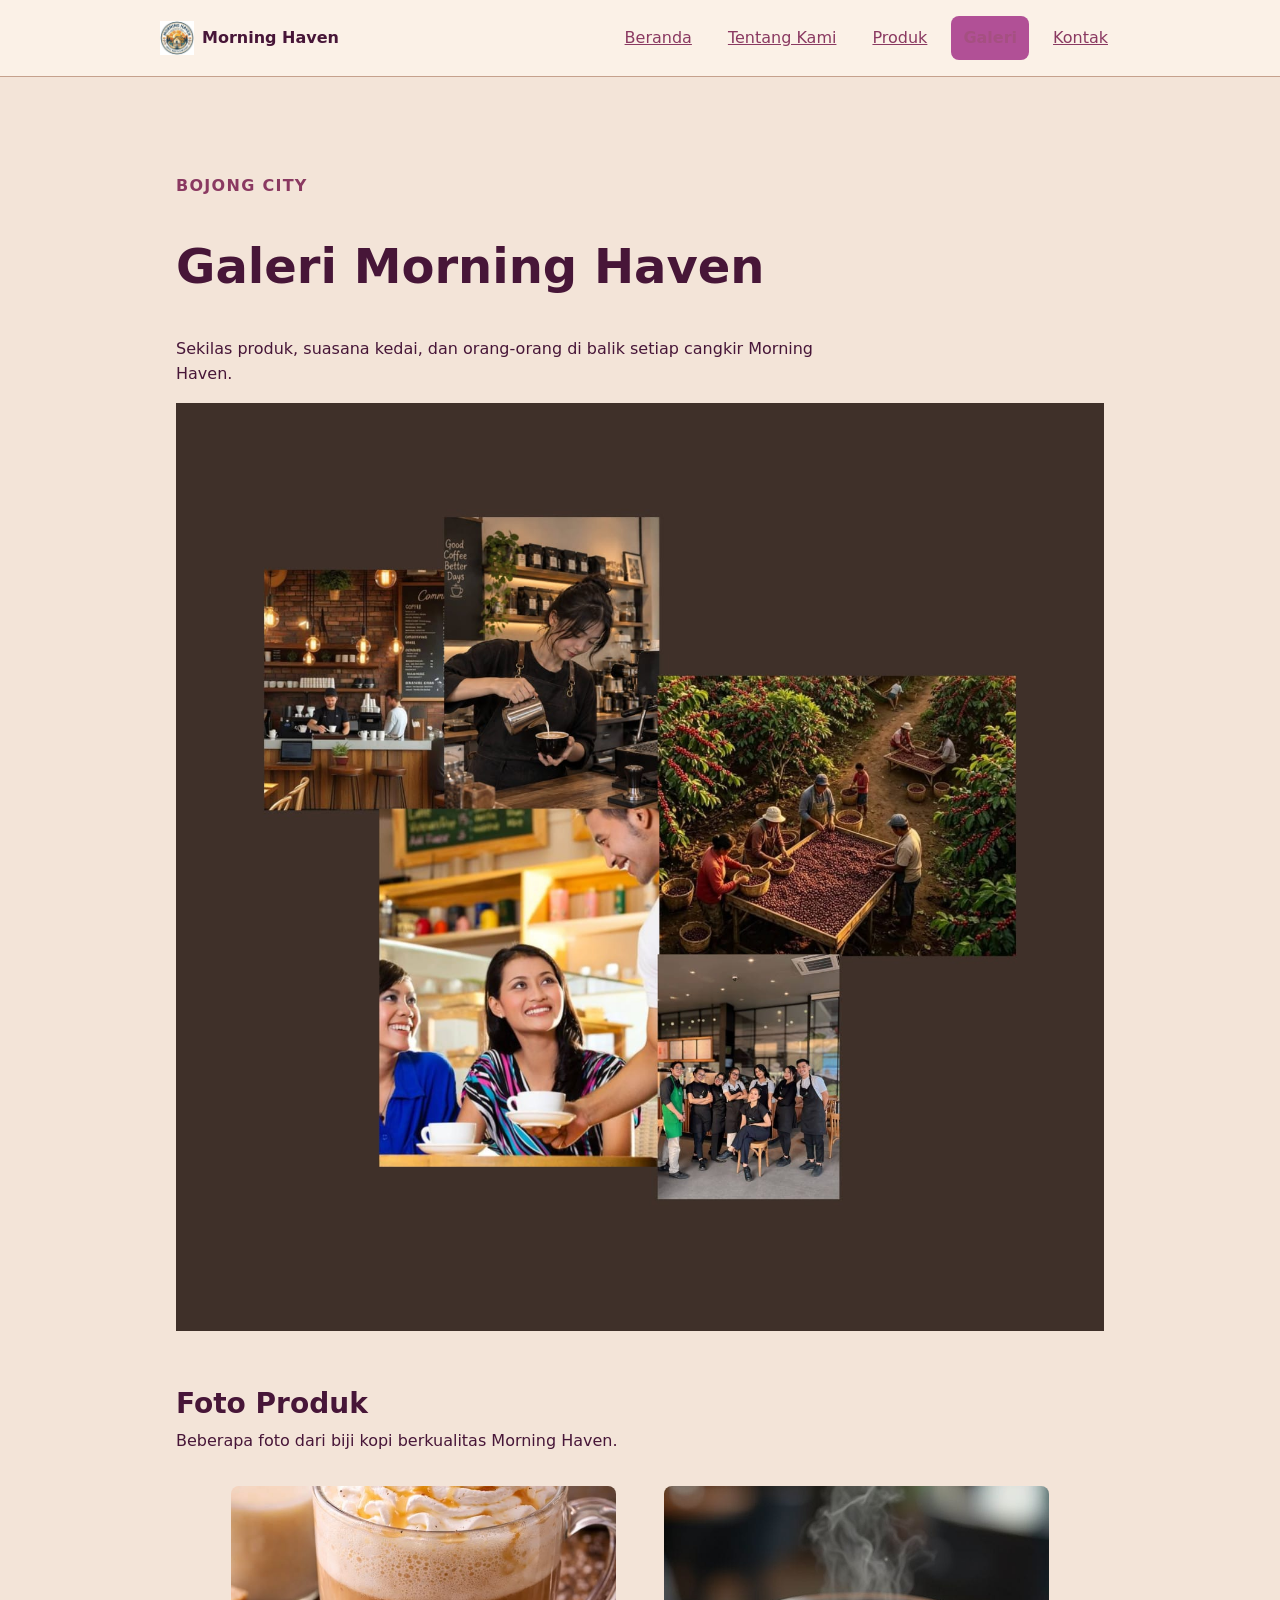
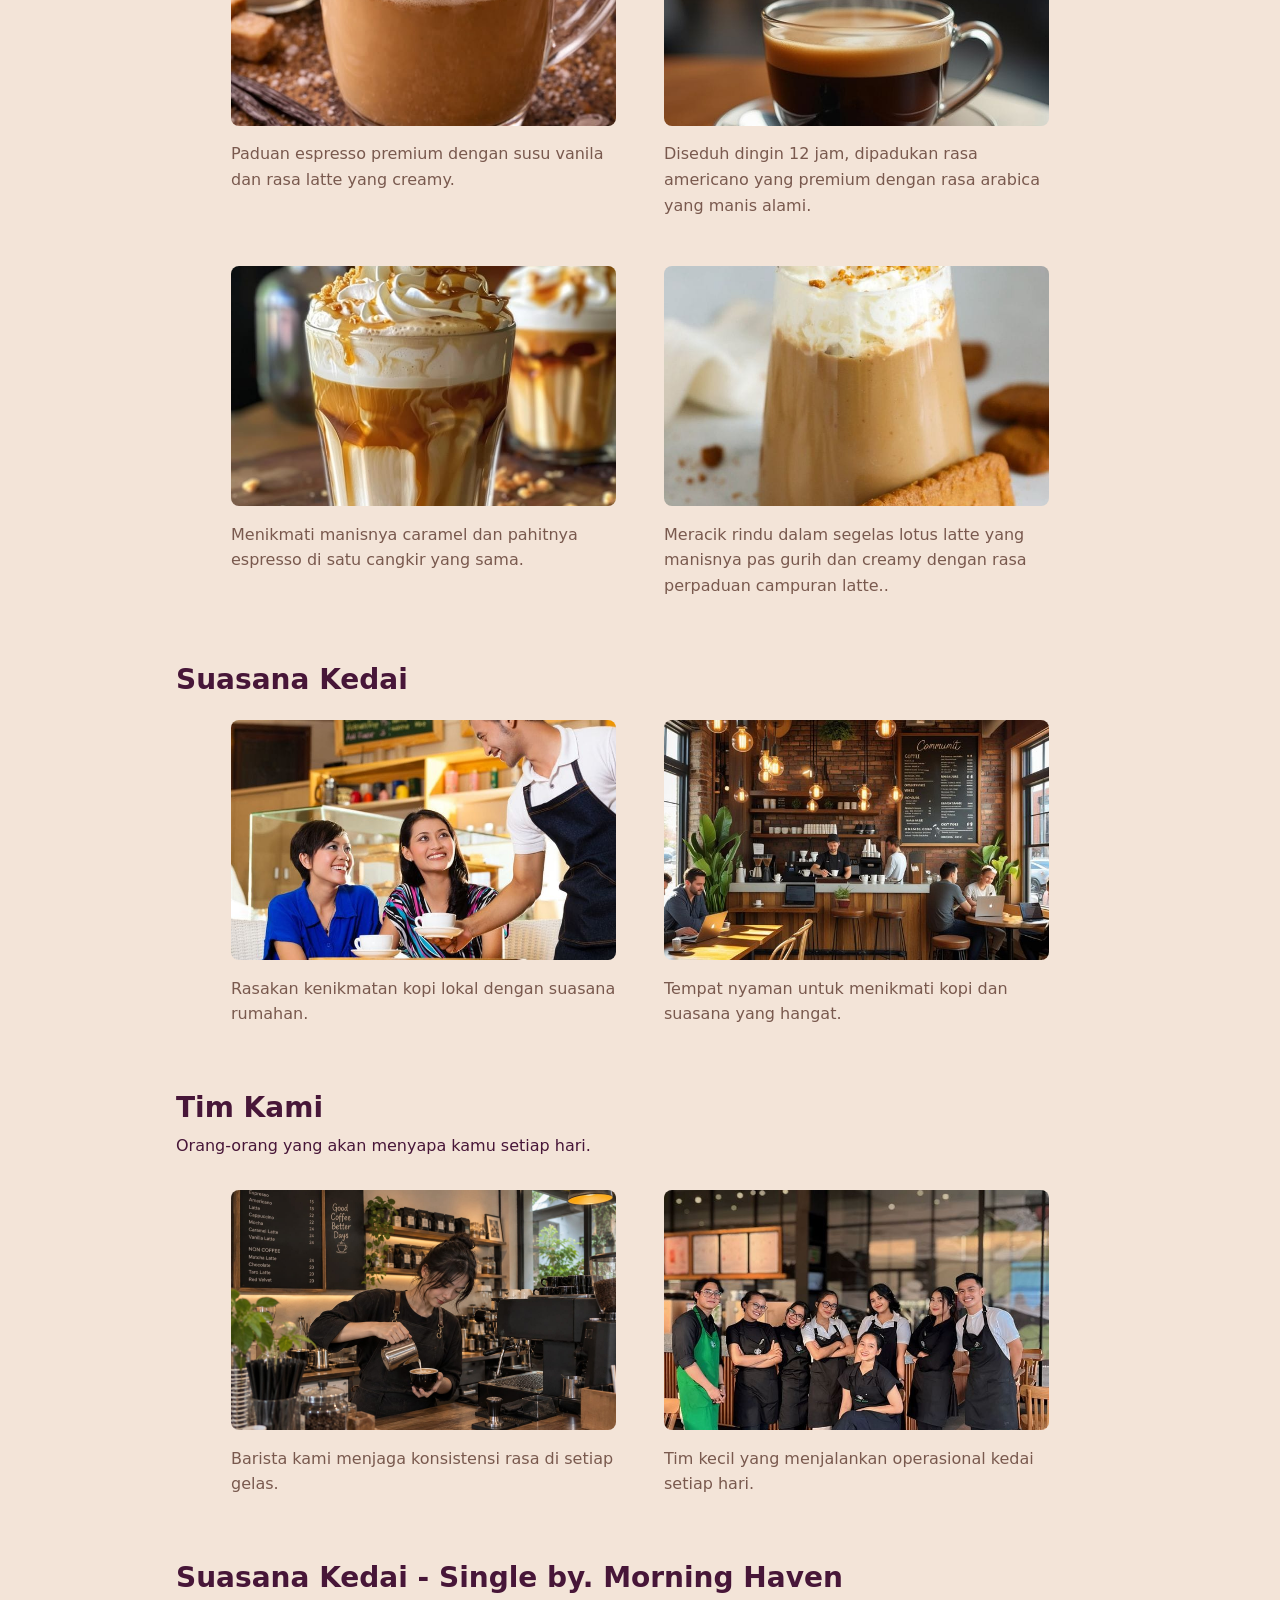
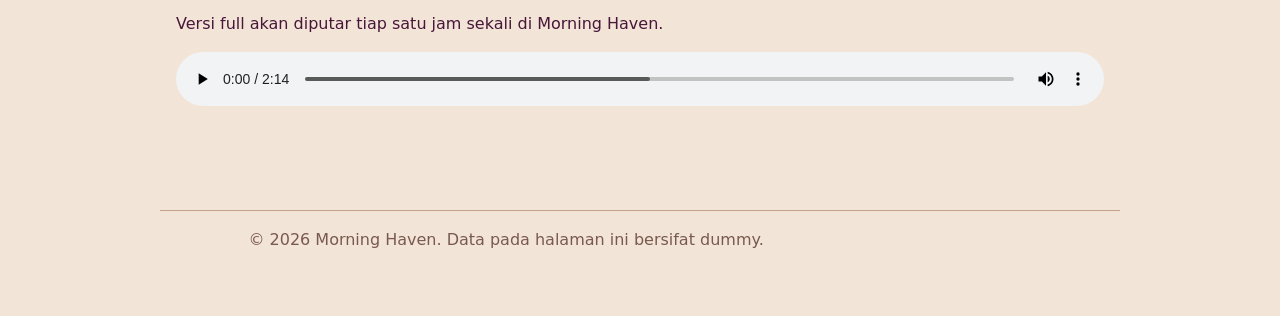
==== commit 6fdae039: "featP09: tambahkan data produk dengan javascript" ====
--- a/galeri.html
+++ b/galeri.html
@@ -7,6 +7,8 @@
     <title>Morning Haven - Website UMKM</title>
     <link rel="icon" href="favicon.ico" sizes="any" />
     <link rel="stylesheet" href="css/style.css" />
+
+    <script src="js/app.js" defer></script>
 </head>
 
 <body>
--- a/css/style.css
+++ b/css/style.css
@@ -1,7 +1,7 @@
 :root {
-    --color-primary: #c26392;
+    --color-primary: #8a3961;
     --color-primary-strong: #a55081;
-    --color-text: #69014a;
+    --color-text: #471638;
     --color-muted: #79594E;
     --color-surface: #FBF1E7;
     --color-surface-soft: #F3E4D8;
@@ -15,11 +15,11 @@
     --radius-sm: 0.5rem;
     --radius-md: 0.875rem;
     --shadow-card: 0 0.5rem 1.5rem rgb(17, 17, 16);
-    --bg-interactive: #5e374a;
+    --bg-interactive: #873d61;
     --bg-interactive-strong: #b155a6;
     --color-on-accent: #c796b6;
     --radius-lg: 1.25rem;
-    --color-highlight: #8b3c74;
+    --color-highlight: #b15096;
     --color-highlight-strong: #b415b4;
     --color-success: #bd6da2;
     --color-success-bg: #ac789f;
@@ -762,4 +762,81 @@
     height: 220px;
     object-fit: cover;
     border-radius: var(--radius-sm);
+}
+
+.js-product-grid {
+  display: grid;
+  grid-template-columns: repeat(auto-fit, minmax(14rem, 1fr));
+  gap: var(--space-4);
+}
+
+.js-product-card {
+  padding: var(--space-4);
+  border: 1px solid var(--color-border);
+  border-radius: var(--radius-lg);
+  background: var(--color-surface);
+}
+
+.stock-badge {
+  display: inline-flex;
+  margin-block-start: var(--space-2);
+  padding: 0.25rem 0.6rem;
+  border-radius: 999px;
+  font-size: 0.85rem;
+  font-weight: 700;
+  background: #dcfce7;
+  color: #166534;
+}
+
+.stock-badge.warning {
+  background: #fef3c7;
+  color: #92400e;
+}
+
+.stock-badge.empty {
+  background: #fee2e2;
+  color: #991b1b;
+}
+
+.produk-unggulan {
+    margin: 40px 0;
+}
+
+.produk-unggulan h2 {
+    color: #750225;
+    margin-bottom: 20px;
+}
+
+.unggulan-card {
+    max-width: 350px;
+    padding: 25px;
+    border: 2px solid #750225;
+    border-radius: 16px;
+    background: #fff8f0;
+    box-shadow: 0 4px 12px rgba(0, 0, 0, 0.08);
+}
+
+.label-unggulan {
+    display: inline-block;
+    background: #750225;
+    color: white;
+    padding: 6px 12px;
+    border-radius: 20px;
+    font-size: 12px;
+    margin-bottom: 12px;
+}
+
+.unggulan-card h3 {
+    color: #750225;
+    margin-bottom: 10px;
+}
+
+.unggulan-card p {
+    color: #4c4c4f;
+    line-height: 1.6;
+}
+
+.unggulan-card strong {
+    color: #750225;
+    font-size: 18px;
 }
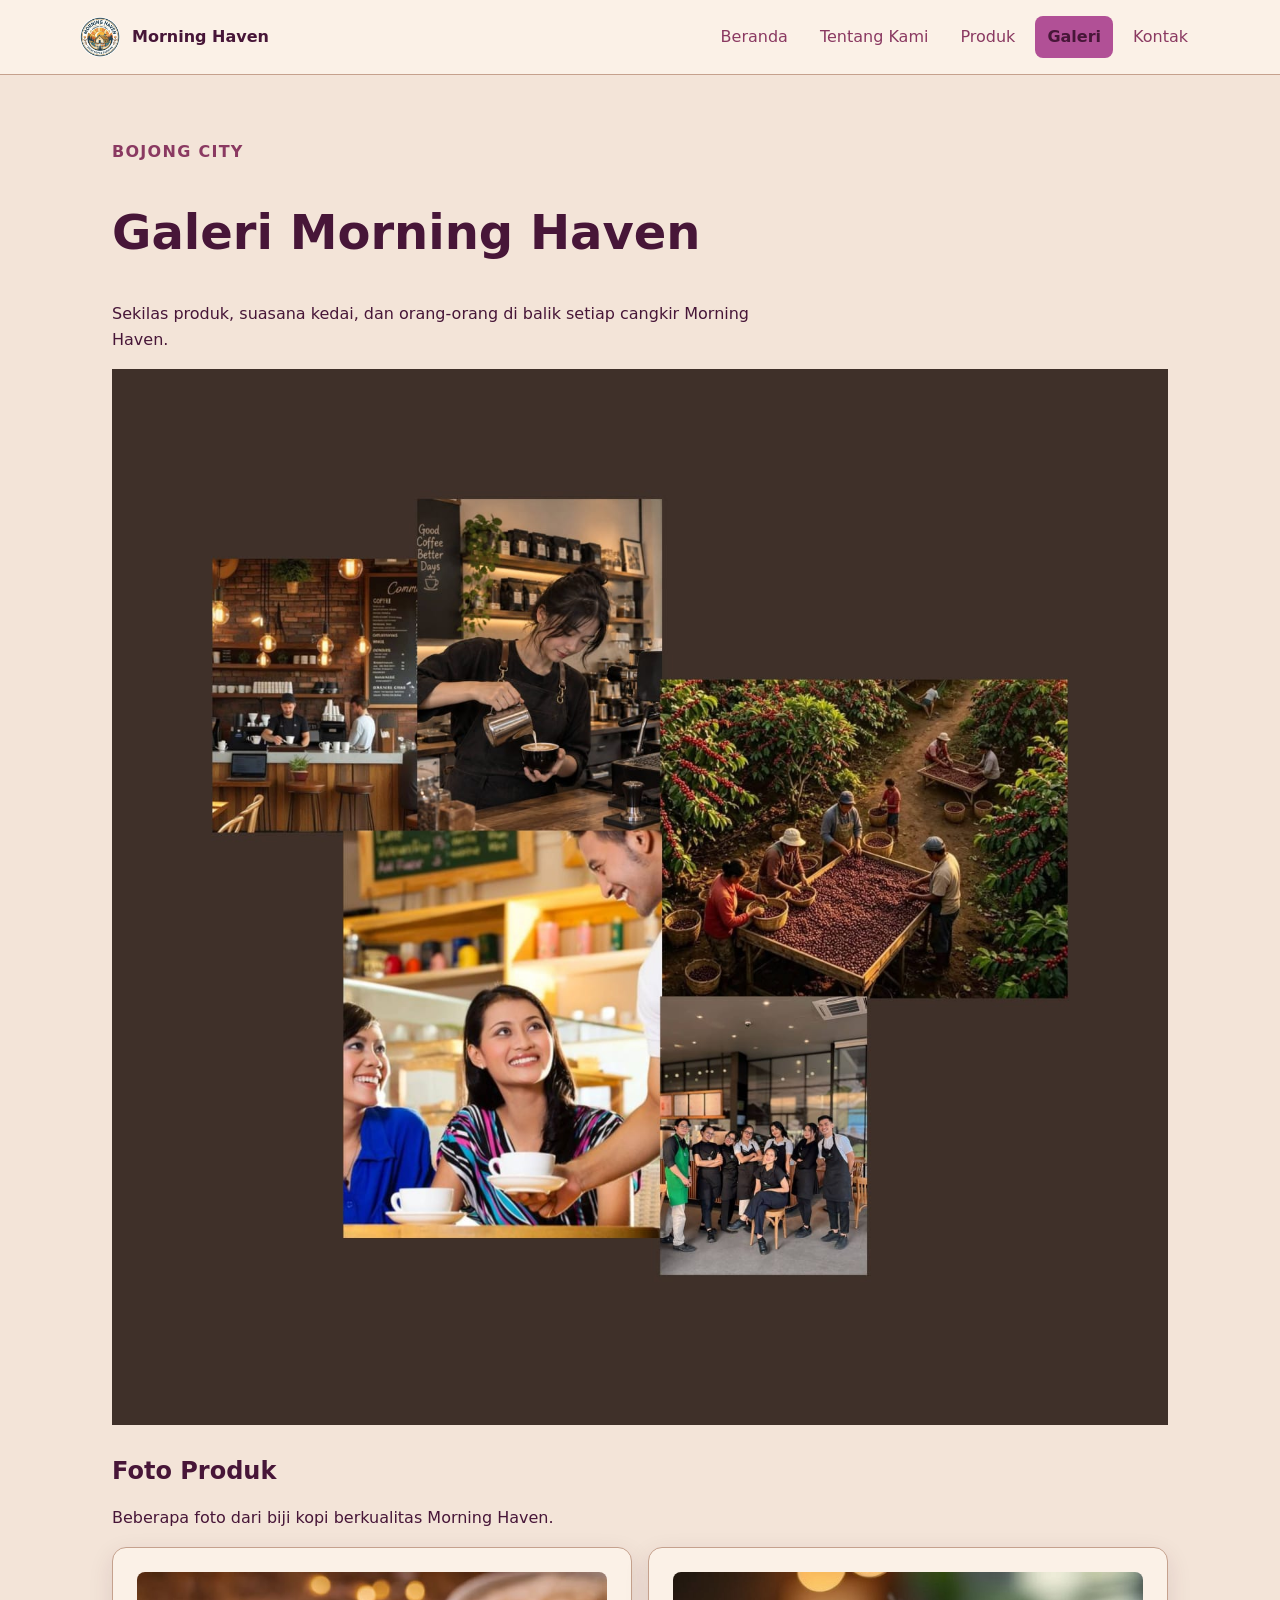
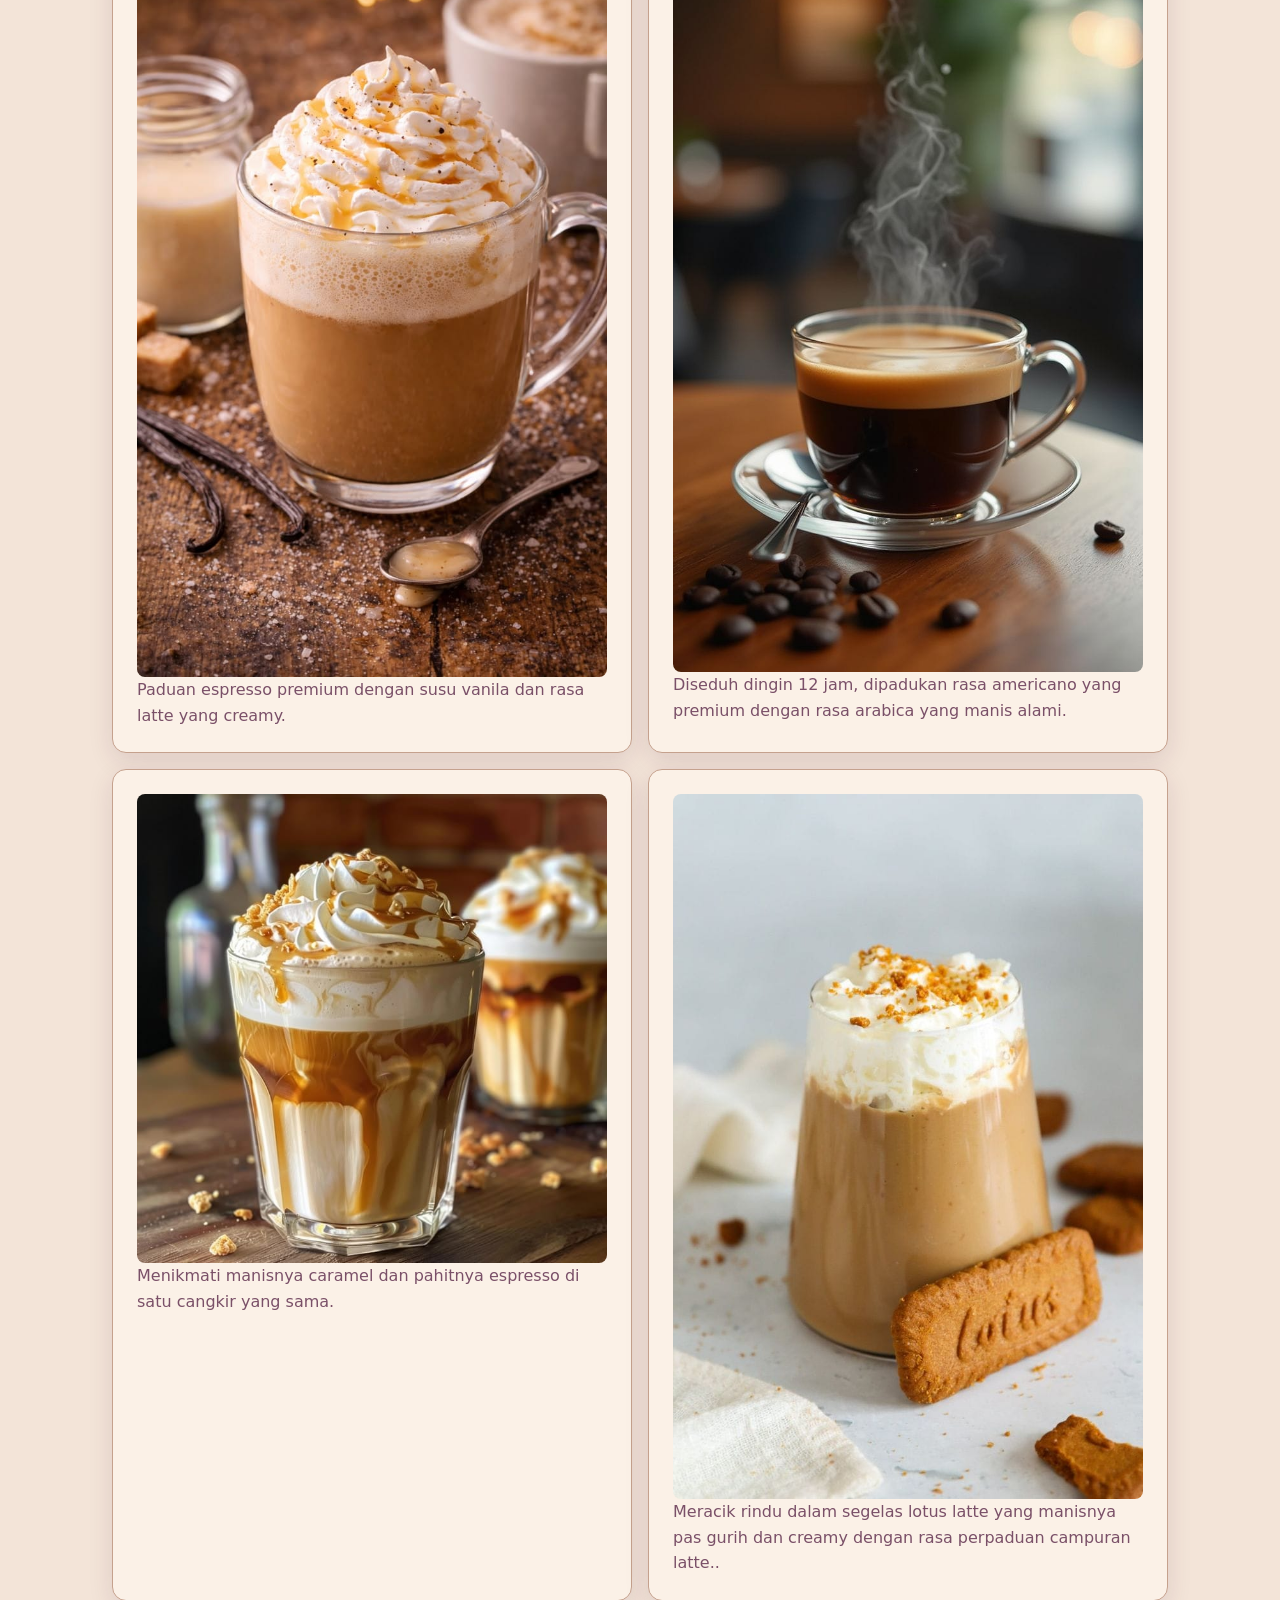
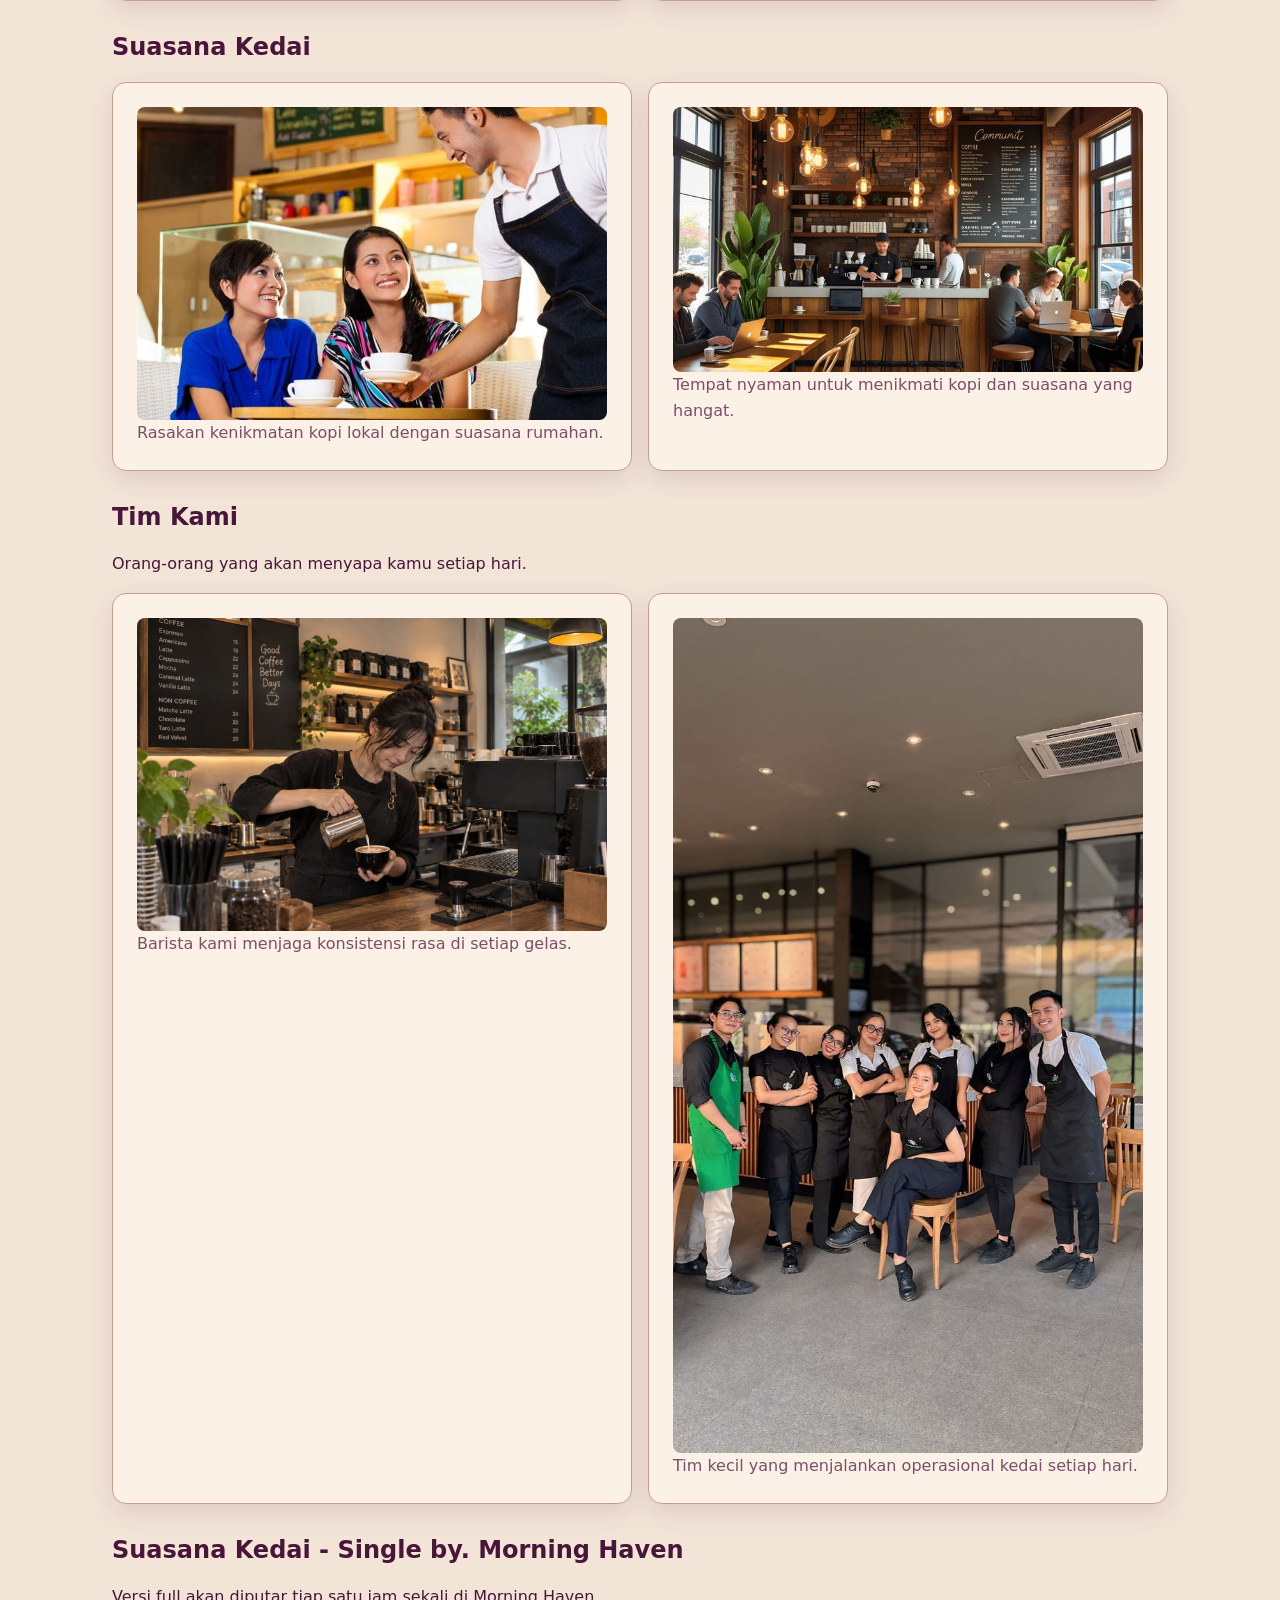
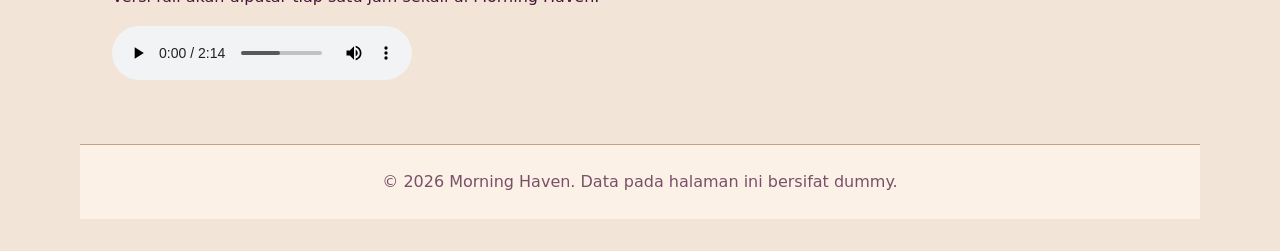
==== commit 8e6f7e65: "P10: refactor katalog produk dengan function dan array methods" ====
--- a/galeri.html
+++ b/galeri.html
@@ -12,22 +12,37 @@
 </head>
 
 <body>
-    <a class="skip-link" href="#konten">Lewati ke konten utama</a>
     <header class="site-header">
-        <nav class="nav" aria-label="Navigasi utama">
-            <a class="brand" href="index.html">
-                <img class="brand-mark" src="assest/images/logo_morninghaven.jpeg" alt="logo Morning Haven" width="34" height="34">
-                Morning Haven
-            </a>
-            <ul class="nav-list">
-                <li><a href="index.html">Beranda</a></li>
-                <li><a href="tentang.html">Tentang Kami</a></li>
-                <li><a href="produk.html">Produk</a></li>
-                <li><a class="active" aria-current="page" href="galeri.html">Galeri</a></li>
-                <li><a href="kontak.html">Kontak</a></li>
-            </ul>
-        </nav>
-    </header>
+  <nav class="nav container" aria-label="Navigasi utama">
+    <a class="brand" href="index.html">
+      <img src="assest/images/logo_morninghaven.jpeg" width="40" height="40" alt="Logo Morning Haven">
+      <span>Morning Haven</span>
+    </a>
+
+    <details class="mobile-menu">
+      <summary aria-label="Buka menu navigasi">
+        <span class="hamburger" aria-hidden="true">☰</span>
+        <span>Menu</span>
+      </summary>
+
+      <ul>
+        <li><a href="index.html">Beranda</a></li>
+        <li><a href="tentang.html">Tentang Kami</a></li>
+        <li><a href="produk.html">Produk</a></li>
+        <li><a aria-current="page" href="galeri.html">Galeri</a></li>
+        <li><a href="kontak.html">Kontak</a></li>
+      </ul>
+    </details>
+
+    <ul class="desktop-menu">
+        <li><a href="index.html">Beranda</a></li>
+        <li><a href="tentang.html">Tentang Kami</a></li>
+        <li><a href="produk.html">Produk</a></li>
+        <li><a aria-current="page" href="galeri.html">Galeri</a></li>
+        <li><a href="kontak.html">Kontak</a></li>
+    </ul>
+  </nav>
+</header>
 
     <main id="konten" class="page">
     <main id="konten" class="page" tabindex="-1">
--- a/css/style.css
+++ b/css/style.css
@@ -1,785 +1,759 @@
 :root {
-    --color-primary: #8a3961;
-    --color-primary-strong: #a55081;
-    --color-text: #471638;
-    --color-muted: #79594E;
-    --color-surface: #FBF1E7;
-    --color-surface-soft: #F3E4D8;
-    --color-border: #C5A18D;
-    --color-focus: #B8734D;
-    --space-1: 0.5rem;
-    --space-2: 0.75rem;
-    --space-3: 1rem;
-    --space-4: 1.5rem;
-    --space-5: 2rem;
-    --radius-sm: 0.5rem;
-    --radius-md: 0.875rem;
-    --shadow-card: 0 0.5rem 1.5rem rgb(17, 17, 16);
-    --bg-interactive: #873d61;
-    --bg-interactive-strong: #b155a6;
-    --color-on-accent: #c796b6;
-    --radius-lg: 1.25rem;
-    --color-highlight: #b15096;
-    --color-highlight-strong: #b415b4;
-    --color-success: #bd6da2;
-    --color-success-bg: #ac789f;
-    --space-section: clamp(1.5rem, 1rem + 3vw, 3rem);
-    --space-card: clamp(0.75rem, 0.5rem + 1.5vw, 1.25rem);
-    --space-hero: clamp(1rem, 0.5rem + 4vw, 2rem);
-    --text-h2: clamp(1.375rem, 1.1rem + 1.2vw, 1.75rem);
-    --tap-size: 2.75rem;
-}
-
-/* ---------- 2. Base ---------- */
-*,
-*::before,
-*::after {
-    box-sizing: border-box;
+  --color-primary: #8a3961;
+  --color-primary-strong: #471638;
+  --color-text: #471638;
+  --color-muted: #7a5068;
+  --color-surface: #fbf1e7;
+  --color-surface-soft: #f3e4d8;
+  --color-border: #c5a18d;
+  --color-focus: #1d4ed8;
+  --color-accent: #b15096;
+  --color-accent-soft: #ecd0e0;
+  --color-accent-hover: #c25fa6;
+  --space-1: 0.5rem;
+  --space-2: 0.75rem;
+  --space-3: 1rem;
+  --space-4: 1.5rem;
+  --space-5: 2rem;
+  --radius-sm: 0.5rem;
+  --radius-md: 0.875rem;
+  --shadow-card: 0 0.5rem 1.5rem rgb(71 22 56 / 0.12);
+}
+
+:before,
+:after {
+  box-sizing: border-box;
 }
 
 html {
-    color-scheme: light;
-    -webkit-text-size-adjust: 100%;
+  scroll-behavior: smooth;
 }
 
 body {
-    margin: 0;
-    color: var(--color-text);
-    background: var(--color-surface-soft);
-    font-family: system-ui, -apple-system, BlinkMacSystemFont, "Segoe UI", sans-serif;
-    font-size: 1rem;
-    line-height: 1.6;
+  margin: 0;
+  min-width: 0;
+  color: var(--color-text);
+  background: var(--color-surface-soft);
+  font-family: system-ui, -apple-system, BlinkMacSystemFont, "Segoe UI", sans-serif;
+  font-size: 1rem;
+  line-height: 1.6;
+  overflow-x: hidden;
+}
+
+img,
+video {
+  display: block;
+  width: auto;
+  max-width: 100%;
+  height: auto;
+}
+
+audio {
+  display: block;
+  max-width: 100%;
+}
+
+a {
+  color: var(--color-primary);
+  overflow-wrap: anywhere;
+}
+
+a:hover {
+  color: var(--color-primary-strong);
+}
+
+button,
+input,
+select,
+textarea {
+  font: inherit;
+}
+
+:focus-visible {
+  outline: 3px solid var(--color-focus);
+  outline-offset: 3px;
+}
+.skip-link {
+  position: absolute;
+  top: -5rem;
+  left: var(--space-3);
+  z-index: 9999;
+  padding: var(--space-2) var(--space-3);
+  color: var(--color-surface);
+  background: var(--color-text);
+  text-decoration: none;
+  border-radius: var(--radius-sm);
+}
+
+.skip-link:focus {
+  top: var(--space-3);
+}
+
+.container,
+.nav,
+.page {
+  width: min(100% - 2rem, 70rem);
+  margin-inline: auto;
+}
+
+.site-header {
+  background: var(--color-surface);
+  border-bottom: 1px solid var(--color-border);
+}
+
+.nav {
+  display: flex;
+  flex-direction: row;
+  align-items: center;
+  justify-content: space-between;
+  gap: var(--space-3);
+  min-width: 0;
+  padding-block: var(--space-3);
+}
+
+.brand {
+  display: inline-flex;
+  align-items: center;
+  gap: var(--space-2);
+  flex: 0 0 auto;
+  color: var(--color-text);
+  font-weight: 800;
+  text-decoration: none;
+  white-space: nowrap;
+}
+
+/* ===== Menu mobile ===== */
+.mobile-menu {
+  position: relative;
+  display: block;
+  flex: 0 0 auto;
+  width: auto;
+  margin-left: auto;
+}
+
+.mobile-menu summary {
+  display: flex;
+  align-items: center;
+  justify-content: center;
+  gap: 0.4rem;
+  width: fit-content;
+  padding: var(--space-1) var(--space-2);
+  color: var(--color-primary);
+  font-weight: 700;
+  cursor: pointer;
+  list-style: none;
+  background: var(--color-surface);
+  border: 1px solid var(--color-border);
+  border-radius: var(--radius-sm);
+}
+
+.mobile-menu summary::-webkit-details-marker {
+  display: none;
+}
+
+.mobile-menu summary:hover {
+  color: var(--color-primary-strong);
+  background: var(--color-surface-soft);
+}
+
+.hamburger {
+  display: inline-block;
+  font-size: 1.35rem;
+  line-height: 1;
+}
+
+.mobile-menu ul {
+  position: absolute;
+  top: calc(100% + 0.5rem);
+  right: 0;
+  z-index: 1000;
+
+  display: flex;
+  flex-direction: column;
+  gap: var(--space-1);
+
+  width: max-content;
+  min-width: 12rem;
+  max-width: min(15rem, calc(100vw - 2rem));
+
+  margin: 0;
+  padding: var(--space-2);
+
+  list-style: none;
+  background: var(--color-surface);
+  border: 1px solid var(--color-border);
+  border-radius: var(--radius-sm);
+  box-shadow: var(--shadow-card);
+}
+
+.mobile-menu li {
+  margin: 0;
+  padding: 0;
+}
+
+.mobile-menu a {
+  display: block;
+  width: 100%;
+  padding: var(--space-2);
+  color: var(--color-text);
+  text-decoration: none;
+  border-radius: var(--radius-sm);
+}
+
+.mobile-menu a:hover {
+  color: var(--color-primary-strong);
+  background: var(--color-surface-soft);
+}
+
+.mobile-menu a[aria-current="page"] {
+  color: var(--color-primary-strong);
+  font-weight: 700;
+  background: var(--color-accent-soft);
+}
+
+.desktop-menu {
+  display: none;
+  align-items: center;
+  justify-content: flex-end;
+  flex-wrap: wrap;
+  gap: var(--space-1);
+
+  margin: 0;
+  padding: 0;
+
+  list-style: none;
+}
+
+.desktop-menu li {
+  margin: 0;
+  padding: 0;
+}
+
+.desktop-menu a {
+  display: inline-block;
+  padding: var(--space-1) var(--space-2);
+  text-decoration: none;
+  border-radius: var(--radius-sm);
+}
+
+.desktop-menu a[aria-current="page"] {
+  color: var(--color-primary-strong);
+  font-weight: 700;
+  background: var(--color-accent);
+}
+
+.page {
+  padding-block: var(--space-5);
+  min-width: 0;
 }
 
 h1,
 h2,
 h3 {
-    line-height: 1.2;
-    text-wrap: balance;
-    overflow-wrap: break-word;
+  line-height: 1.2;
+  text-wrap: balance;
 }
 
 h1 {
-    font-size: clamp(2rem, 6vw, 3rem);
+  font-size: clamp(2rem, 6vw, 3rem);
 }
 
 h2 {
-    font-size: var(--text-h2);
+  margin-top: var(--space-5);
 }
 
 p,
 li {
-    max-width: 68ch;
-}
-
-img,
-video {
-    max-width: 100%;
-    height: auto;
-}
-
-audio {
-    max-width: 100%;
-}
-
-figure {
-    margin: 0;
-}
-
-.brand-mark {
-    flex: none;
+  max-width: 68ch;
+}
+
+/* ===== Hero ===== */
+.hero {
+  display: grid;
+  grid-template-columns: minmax(0, 1fr);
+  gap: var(--space-4);
+
+  min-width: 0;
+  padding: var(--space-5);
+
+  color: var(--color-surface);
+  background: var(--color-primary);
+
+  border-radius: var(--radius-md);
+}
+
+.hero-content,
+.hero-media {
+  min-width: 0;
+}
+
+.hero-content {
+  overflow-wrap: anywhere;
+}
+
+.hero .eyebrow {
+  color: var(--color-accent);
+}
+
+.hero-image {
+  display: block;
+  width: 100%;
+  max-width: 420px;
+  height: auto;
+  margin-left: auto;
+  border-radius: var(--radius-md);
+  object-fit: cover;
+}
+
+.hero-media {
+  position: relative;
+  min-width: 0;
+}
+
+.hero-badge {
+  position: absolute;
+  top: var(--space-2);
+  right: var(--space-2);
+
+  padding: 0.25rem var(--space-2);
+
+  color: var(--color-primary-strong);
+  font-weight: 800;
+
+  background: var(--color-accent-soft);
+  border-radius: 999px;
+}
+
+.hero figcaption {
+  margin-top: var(--space-1);
+  color: var(--color-surface);
+}
+
+.eyebrow {
+  color: var(--color-primary);
+  font-weight: 800;
+  letter-spacing: 0.08em;
+  text-transform: uppercase;
+}
+
+/* ===== Tombol ===== */
+.button,
+button {
+  display: inline-block;
+  max-width: 100%;
+
+  padding: var(--space-2) var(--space-3);
+
+  color: var(--color-surface);
+  font-weight: 700;
+  text-decoration: none;
+
+  background: var(--color-primary);
+  border: 0;
+  border-radius: var(--radius-sm);
+
+  cursor: pointer;
+  overflow-wrap: anywhere;
+}
+
+.button:hover,
+button:hover {
+  color: var(--color-surface);
+  background: var(--color-primary-strong);
+}
+
+.hero button {
+  color: var(--color-text);
+  background: var(--color-accent);
+}
+
+.hero button:hover {
+  color: var(--color-text);
+  background: var(--color-accent-hover);
+}
+
+/* ===== Kartu produk ===== */
+.product-grid {
+  display: grid;
+  grid-template-columns: minmax(0, 1fr);
+  gap: var(--space-3);
+
+  min-width: 0;
+  width: 100%;
+}
+
+.product-card {
+  display: flex;
+  flex-direction: column;
+
+  min-width: 0;
+  padding: var(--space-3);
+
+  background: var(--color-surface);
+  border: 1px solid var(--color-border);
+  border-radius: var(--radius-md);
+  box-shadow: var(--shadow-card);
+
+  overflow-wrap: anywhere;
+}
+
+.product-card h3,
+.product-card p {
+  min-width: 0;
+}
+
+.product-badge {
+  align-self: flex-start;
+
+  padding: 0.25rem var(--space-2);
+
+  color: var(--color-primary-strong);
+  font-size: 0.875rem;
+  font-weight: 800;
+
+  background: var(--color-accent-soft);
+  border-radius: 999px;
+}
+
+.price {
+  color: var(--color-primary-strong);
+  font-weight: 800;
+}
+
+.card-actions {
+  display: flex;
+  align-items: center;
+  flex-wrap: wrap;
+  gap: var(--space-2);
+
+  margin-top: auto;
+  padding-top: var(--space-2);
+}
+
+.card-actions a {
+  max-width: 100%;
+  overflow-wrap: anywhere;
+}
+
+.gallery-grid {
+  display: grid;
+  grid-template-columns: minmax(0, 1fr);
+  gap: var(--space-3);
+
+  min-width: 0;
+}
+
+.media-card {
+  min-width: 0;
+  margin: 0;
+  padding: var(--space-3);
+
+  background: var(--color-surface);
+  border: 1px solid var(--color-border);
+  border-radius: var(--radius-md);
+  box-shadow: var(--shadow-card);
+
+  overflow-wrap: anywhere;
+}
+
+.media-card img {
+  display: block;
+  width: 100%;
+  max-width: 100%;
+  height: auto;
+  object-fit: cover;
+  border-radius: var(--radius-sm);
 }
 
 figcaption,
 caption {
-    color: var(--color-muted);
-}
-
-a {
-    color: var(--color-primary);
-}
-
-a:hover {
-    color: var(--color-primary-strong);
-}
-
-:focus-visible {
-    outline: 3px solid var(--color-focus);
-    outline-offset: 3px;
-}
-
-/* ---------- 3. Skip link ---------- */
-.skip-link {
-    position: absolute;
-    top: -5rem;
-    left: var(--space-3);
-    padding: var(--space-2) var(--space-3);
-    color: var(--color-surface);
-    background: var(--color-text);
-}
-
-.skip-link:focus {
-    top: var(--space-3);
-}
-
-/* ---------- 4. Header, navigasi, footer ---------- */
-.site-header,
-.site-header {
-    padding: 1rem 1.5rem;
-    background: var(--color-surface);
-    border-bottom: 1px solid var(--color-border);
-}
-
-.site-footer {
-    margin-top: var(--space-5);
-    margin-top: var(--space-section);
-    color: var(--color-muted);
-    text-align: center;
-    border-top: 1px solid var(--color-border);
-    border-bottom: 0;
-}
-
-.nav,
-.page {
-    width: min(100% - 2rem, 60rem);
-    margin-inline: auto;
-}
-
-.page {
-    padding-block: var(--space-5);
-    padding-block: var(--space-section);
-}
-
-/* Flexbox #1: navigasi (main axis = horizontal, cross axis = vertikal) */
-.nav {
-    display: flex;
-    flex-direction: row;
-    flex-wrap: wrap;
-    gap: 1rem;
-    align-items: center;
-    justify-content: space-between;
-    gap: 1 rem;
-}
-
-/* Flexbox #2: daftar link navigasi */
-.nav-list {
-    display: flex;
-    flex-direction: row;
-    gap: 0 var(--space-1);
-    flex-wrap: wrap;
-    gap: var(--space-2);
-    padding: 0;
-    margin: 0;
-    list-style: none;
-}
-
-.nav-list a,
-.brand {
-    display: inline-flex;
-    align-items: center;
-    min-height: var(--tap-size);
-}
-
-.nav-list a {
-    padding-inline: var(--space-2);
-}
-
-.brand {
-    display: inline-flex;
-    gap: var(--space-1);
-    align-items: center;
-    color: var(--color-text);
-    font-weight: 800;
-    text-decoration: none;
-}
-
-.nav a[aria-current="page"] {
-    padding: var(--space-1) var(--space-2);
-    color: var(--color-primary-strong);
-    font-weight: 700;
-    text-decoration: none;
-    background: var(--color-highlight);
-    border-radius: var(--radius-sm);
-}
-
-/* ---------- 5. Teks pendukung & seksi ---------- */
-.eyebrow {
-    margin: 0 0 var(--space-1);
-    color: var(--color-primary);
-    font-weight: 800;
-    letter-spacing: 0.08em;
-    text-transform: uppercase;
-}
-
-.section {
-    margin-top: var(--space-5);
-    margin-top: var(--space-section);
-}
-
-.section-head h2 {
-    margin-bottom: var(--space-1);
-}
-
-.section-head p {
-    margin-top: 0;
-}
-
-.price {
-    color: var(--color-primary-strong);
-    font-weight: 800;
-}
-
-/* ---------- 6. Tombol & tautan tombol ---------- */
-button,
-.button {
-    display: inline-block;
-    display: inline-flex;
-    align-items: center;
-    justify-content: center;
-    min-height: var(--tap-size);
-    text-align: center;
-    padding: var(--space-2) var(--space-3);
-    color: var(--color-surface);
-    font: inherit;
-    font-weight: 700;
-    text-decoration: none;
-    cursor: pointer;
-    background: var(--color-primary);
-    border: 0;
-    border-radius: var(--radius-sm);
-}
-
-button:hover,
-.button:hover {
-    color: var(--color-surface);
-    background: var(--color-primary-strong);
-}
-
-button.button-secondary {
-    color: var(--color-primary-strong);
-    background: var(--color-surface);
-    border: 1px solid var(--color-primary);
-}
-
-button.button-secondary:hover {
-    color: var(--color-primary-strong);
-    background: var(--color-highlight);
-}
-
-.hero button {
-    color: var(--color-text);
-    background: var(--color-highlight);
-}
-
-.hero button:hover {
-    color: var(--color-text);
-    background: var(--color-highlight-strong);
-}
-
-.hero button.is-promo {
-    color: var(--color-primary-strong);
-    background: var(--color-surface);
-}
-
-/* ---------- 7. Kartu (komponen dasar) ---------- */
-.product-card,
-.media-card,
-.form-card,
-.side-card,
-.value-item,
-.contact-card,
-.aside-note,
-.price-table-wrap {
-    padding: var(--space-3);
-.price-table-wrap,
+  color: var(--color-muted);
+}
+
+.info-section {
+  display: grid;
+  grid-template-columns: minmax(0, 1fr);
+  gap: var(--space-3);
+}
+
+.info-section h2 {
+  grid-column: 1 / -1;
+}
+
+.info-card {
+  min-width: 0;
+  padding: var(--space-3);
+
+  background: var(--color-surface);
+  border: 1px solid var(--color-border);
+  border-radius: var(--radius-md);
+  box-shadow: var(--shadow-card);
+
+  overflow-wrap: anywhere;
+}
+
+.nilai-list {
+  display: flex;
+  flex-direction: column;
+  gap: var(--space-3);
+  align-items: stretch;
+}
+
+.nilai-list .info-card {
+  flex: 1 1 12rem;
+}
+
 .table-scroll {
-    padding: var(--space-card);
-    background: var(--color-surface);
-    border: 1px solid var(--color-border);
-    border-radius: var(--radius-md);
-    box-shadow: var(--shadow-card);
-}
-}
-
-/* Flexbox #3: card vertikal (main axis = vertikal) */
-.product-card {
-    position: relative; /* containing block untuk .product-badge */
-    position: relative;
-    display: flex;
-    flex-direction: column;
-    gap: var(--space-1);
-}
-
-.product-card h3,
-.product-card p {
-    margin: 0;
-}
-
-.product-img {
-    width: 100%;
-    max-width: 250px;
-    height: 180px;
-    object-fit: cover;
-    border-radius: var(--radius-sm);
-}
-
-.product-card figcaption {
-    display: flex;
-    flex-direction: column;
-    gap: var(--space-1);
-    margin-top: var(--space-1);
-}
-
-/* Flexbox #4: judul + harga (main axis = horizontal) */
-.product-header {
-    display: flex;
-    gap: var(--space-2);
-    align-items: baseline;
-    justify-content: space-between;
-}
-
-/* Positioning: badge menempel di dalam card (containing block = .product-card) */
-article.product-card {
-    padding-top: var(--space-5); /* ruang untuk badge agar tidak menimpa judul */
-    padding-top: var(--space-5);
-}
-
-.product-badge {
-    position: absolute;
-    top: var(--space-1);
-    right: var(--space-3);
-    padding: 0 var(--space-2);
-    color: var(--color-primary-strong);
-    font-size: 0.875rem;
-    font-weight: 800;
-    background: var(--color-highlight);
-    border: 1px solid var(--color-border);
-    border-radius: var(--radius-lg);
-}
-
-.new-badge {
-    align-self: flex-start;
-    padding: 0 var(--space-2);
-    color: var(--color-on-accent);
-    font-size: 0.75rem;
-    font-weight: 800;
-    letter-spacing: 0.04em;
-    text-transform: uppercase;
-    background: var(--bg-interactive);
-    border-radius: var(--radius-lg);
-}
-
-/* Flexbox #5: aksi card (main axis = horizontal, wrap) */
-.card-actions a:not(.button) {
-    display: inline-flex;
-    align-items: center;
-    min-height: var(--tap-size);
-}
-
-.card-actions {
-    display: flex;
-    flex-wrap: wrap;
-    gap: var(--space-2);
-    align-items: center;
-    margin-top: auto;
-}
-
-/* ---------- 8. CSS Grid: hero & halaman ---------- */
-/* Grid hero (semua halaman): 2 kolom (teks | gambar) */
-.hero {
-    display: grid;
-    grid-template-columns: 1.2fr 0.8fr;
-    grid-template-columns: 1fr;
-    gap: var(--space-4);
-    align-items: center;
-    padding: var(--space-5);
-    padding: var(--space-hero);
-    color: var(--color-surface);
-    background: var(--color-primary);
-    border-radius: var(--radius-md);
-}
-
-.hero :focus-visible {
-    outline-color: var(--color-highlight);
-}
-
-.hero .eyebrow {
-    color: var(--color-highlight);
-}
-
-.hero-content {
-    min-width: 0; /* cegah teks panjang melebarkan track Grid */
-    min-width: 0;
-}
-
-.hero-image {
-    width: 100%;
-    max-width: 350px;
-    height: 250px;
-    object-fit: cover;
-    border-radius: var(--radius-md);
-    display: block;
-    margin: 0 auto;
-}
-
-/* Grid katalog produk: 3 kolom */
-.product-grid {
-    display: grid !important;
-    grid-template-columns: repeat(2, minmax(0, 1fr)) !important;
-    gap: 24px;
-    align-items: start;
-}
-
-.product-card {
-    width: 100%;
-    min-width: 0;
-}
-/* Varian beranda: 4 menu favorit -> 2 x 2 */
-.product-grid--two {
-    grid-template-columns: repeat(2, minmax(0, 1fr));
-}
-
-/* Grid galeri: 2 kolom */
-.product-grid,
-.gallery-grid {
-    display: grid;
-    grid-template-columns: repeat(2, minmax(0, 1fr));
-    gap: var(--space-3);
-    max-width: 850px;
-    margin-inline: auto;
-}
-
-.media-card figcaption {
-    margin-top: var(--space-1);
-}
-
-.media-card img {
-    width: 100%;
-    height: 240px;
-    object-fit: cover;
-    object-position: contain;
-    border-radius: var(--radius-sm);
-}
-
-/* Grid nilai (Tentang) dan info kontak (Beranda): 3 kolom */
-.values-grid,
-.contact-card {
-    display: grid;
-    grid-template-columns: repeat(3, minmax(0, 1fr));
-    grid-template-columns: 1fr;
-    gap: var(--space-3);
-}
-
-.value-item h3,
-.value-item p,
-.contact-item p {
-    margin: 0;
-}
-
-.contact-card {
-    margin-top: var(--space-3);
-}
-
-.aside-note {
-    margin-top: var(--space-5);
-    margin-top: var(--space-section);
-    background: var(--color-highlight);
-}
-
-.category-list {
-    padding-left: var(--space-4);
-}
-
-/* ---------- 9. Tabel ---------- */
-.price-table-wrap {
-.table-scroll {
-    max-width: 100%;
-    overflow-x: auto;
-}
+  width: 100%;
+  max-width: 100%;
+
+  margin-block: var(--space-3);
+
+  overflow-x: auto;
+  overflow-y: hidden;
+
+  overscroll-behavior-x: contain;
 }
 
 .table-scroll:focus-visible {
-    outline: 3px solid var(--color-focus);
-    outline-offset: 3px;
-}
-
-.price-cell {
-    white-space: nowrap;
+  outline: 3px solid var(--color-focus);
+  outline-offset: 3px;
+}
+
+.table-scroll table {
+  width: 100%;
+  min-width: 40rem;
+
+  margin: 0;
+
+  background: var(--color-surface);
+  border-collapse: collapse;
 }
 
 table {
-    width: 100%;
-    border-collapse: collapse;
+  border-collapse: collapse;
 }
 
 caption {
-    margin-bottom: var(--space-2);
-    font-weight: 700;
-    text-align: left;
+  padding-bottom: var(--space-2);
+  font-weight: 700;
+  text-align: left;
 }
 
 th,
 td {
-    padding: var(--space-2);
-    text-align: left;
-    border: 1px solid var(--color-border);
+  padding: var(--space-2);
+  text-align: left;
+  vertical-align: top;
+  border: 1px solid var(--color-border);
 }
 
 th {
-    background: var(--color-surface-soft);
-}
-
-/* ---------- 10. Media ---------- */
-.video-wrap {
-    display: flex;
-    flex-direction: column;
-    gap: var(--space-1);
-}
-
-.video-wrap video,
-.audio-player {
-    width: 100%;
-}
-
-.video-caption {
-    margin: 0;
-    color: var(--color-muted);
-}
-
-/* ---------- 11. HALAMAN UTAMA P06: Kontak ---------- */
-/* Grid level 1: 2 kolom (form | sidebar), kolom form lebih lebar */
-.contact-layout {
-    display: grid;
-    grid-template-columns: minmax(0, 1.6fr) minmax(0, 1fr);
-    grid-template-columns: minmax(0, 1fr);
-    gap: var(--space-4);
-    align-items: start;
-}
-
-/* Grid level 2 (nested): 2 kolom field di dalam form */
-.form-card {
-    display: grid;
-    grid-template-columns: repeat(2, minmax(0, 1fr));
-    grid-template-columns: minmax(0, 1fr);
-    gap: var(--space-3);
-}
-
-.form-note,
-.field-full {
-    grid-column: 1 / -1;
-}
-
-.form-note {
-    margin: 0;
-    color: var(--color-muted);
+  background: var(--color-surface-soft);
+}
+
+form {
+  min-width: 0;
+  padding: var(--space-3);
+
+  background: var(--color-surface);
+  border: 1px solid var(--color-border);
+  border-radius: var(--radius-md);
+  box-shadow: var(--shadow-card);
+}
+
+.field {
+  min-width: 0;
+  margin-bottom: var(--space-3);
 }
 
 .field label,
 legend {
-    display: block;
-    margin-bottom: var(--space-1);
-    font-weight: 700;
+  display: block;
+  margin-bottom: var(--space-1);
+  font-weight: 700;
 }
 
 .field input,
 .field select,
 .field textarea {
-    width: 100%;
-    padding: var(--space-2);
-    color: inherit;
-    font: inherit;
-    background: var(--color-surface);
-    border: 1px solid var(--color-border);
-    border-radius: var(--radius-sm);
-}
-
-.field input:focus-visible,
-.field select:focus-visible,
-.field textarea:focus-visible {
-    border-color: var(--bg-interactive-strong);
-}
-
-.help-text {
-    margin: var(--space-1) 0 0;
-    color: var(--color-muted);
-    font-size: 0.875rem;
+  display: block;
+
+  width: 100%;
+  max-width: 100%;
+  min-width: 0;
+
+  padding: var(--space-2);
+
+  color: var(--color-text);
+  font: inherit;
+
+  background: var(--color-surface);
+  border: 1px solid var(--color-border);
+  border-radius: var(--radius-sm);
+}
+
+.field textarea {
+  resize: vertical;
 }
 
 fieldset {
-    min-width: 0;
-    margin: 0;
-    padding: var(--space-3);
-    border: 1px solid var(--color-border);
-    border-radius: var(--radius-sm);
+  min-width: 0;
+  margin: 0 0 var(--space-3);
+  padding: var(--space-3);
+
+  border: 1px solid var(--color-border);
+  border-radius: var(--radius-sm);
+}
+
+fieldset label {
+  display: block;
+  margin-block: var(--space-2);
 }
 
 input[type="radio"],
 input[type="checkbox"] {
-    width: auto;
-    flex: none;
-    width: 1.25rem;
-    height: 1.25rem;
-    margin: 0;
-}
-
-/* Flexbox #6: grup pilihan radio (main axis = horizontal, wrap) */
-.choice-group {
+  width: auto;
+  max-width: none;
+}
+
+#preview-form {
+  max-width: 100%;
+  padding: var(--space-3);
+
+  white-space: pre-wrap;
+  overflow-wrap: anywhere;
+  overflow-x: auto;
+
+  background: var(--color-surface);
+  border: 1px solid var(--color-border);
+  border-radius: var(--radius-sm);
+}
+
+pre {
+  max-width: 100%;
+  white-space: pre-wrap;
+  overflow-wrap: anywhere;
+  overflow-x: auto;
+}
+
+.contact-section {
+  min-width: 0;
+  margin-top: var(--space-5);
+  padding: var(--space-4);
+
+  background: var(--color-surface);
+  border: 1px solid var(--color-border);
+  border-radius: var(--radius-md);
+
+  overflow-wrap: anywhere;
+}
+
+.site-footer {
+  margin-top: var(--space-5);
+  padding: var(--space-4) var(--space-3);
+
+  color: var(--color-muted);
+  text-align: center;
+
+  background: var(--color-surface);
+  border-top: 1px solid var(--color-border);
+}
+
+.site-footer p {
+  margin: 0 auto;
+}
+
+@media (min-width: 40rem) {
+
+  .container,
+  .nav,
+  .page {
+    width: min(100% - 3rem, 70rem);
+  }
+
+  .mobile-menu {
+    display: none;
+  }
+
+  .desktop-menu {
     display: flex;
+  }
+
+  .nav {
+    flex-direction: row;
+    align-items: center;
+    justify-content: space-between;
+  }
+
+  .gallery-grid {
+    grid-template-columns: repeat(2, minmax(0, 1fr));
+  }
+
+  .nilai-list {
+    flex-direction: row;
     flex-wrap: wrap;
-    gap: var(--space-2) var(--space-4);
-}
-
-/* Flexbox #7: radio + label sebaris (cross axis = center) */
-.choice {
-    display: flex;
-    gap: var(--space-1);
-    align-items: center;
-}
-
-.choice label {
-    display: inline;
-    display: inline-block;
-    margin: 0;
-    padding-block: var(--space-1);
-    font-weight: 400;
-}
-
-/* Flexbox #8: form action (main axis = horizontal, rata kanan) */
-.form-actions {
-    display: flex;
-    flex-wrap: wrap;
-    gap: var(--space-2);
-    align-items: center;
-    justify-content: flex-end;
-}
-
-/* Flexbox #9: sidebar (main axis = vertikal) */
-.contact-side {
-    display: flex;
-    flex-direction: column;
-    gap: var(--space-3);
-}
-
-.side-card h3 {
-    margin-top: 0;
-}
-
-.side-list {
-    display: flex;
-    flex-direction: column;
-    gap: var(--space-2);
-    margin: 0;
-}
-
-.side-item dt {
-    font-weight: 700;
-}
-
-.side-item dd {
-    margin: 0;
-}
-
-#preview-form {
-    margin: 0;
-    padding: var(--space-3);
-    overflow-wrap: anywhere;
-    white-space: pre-wrap;
-    background: var(--color-surface);
-    border: 1px solid var(--color-border);
-    border-radius: var(--radius-sm);
-}
-
-.status-msg {
-    margin: 0 0 var(--space-2);
-    padding: var(--space-2) var(--space-3);
-    font-weight: 700;
-    border-radius: var(--radius-sm);
-}
-
-.status-success {
-    color: var(--color-success);
-    background: var(--color-success-bg);
-    border: 2px solid var(--color-success);
-}
-
-@media (min-width: 42rem) {
-    .gallery-grid,
-    .product-grid--two,
-    .form-card {
-        grid-template-columns: repeat(2, minmax(0, 1fr));
-    }
+  }
+
+  .info-card {
+    flex: 1 1 12rem;
+  }
 }
 
 @media (min-width: 48rem) {
-    .hero {
-        grid-template-columns: 1.2fr 0.8fr;
-    }
-
-    .product-grid {
-        grid-template-columns: repeat(2, minmax(0, 1fr));
-    }
-
-    .values-grid,
-    .contact-card {
-        grid-template-columns: repeat(3, minmax(0, 1fr));
-    }
+
+  .hero {
+    grid-template-columns: minmax(0, 1.2fr) minmax(0, 0.8fr);
+    gap: var(--space-5);
+  }
+
+  .product-grid {
+    grid-template-columns: repeat(3, minmax(0, 1fr));
+  }
+
+  .info-section {
+    grid-template-columns: repeat(2, minmax(0, 1fr));
+  }
+
+  .product-card,
+  .media-card,
+  .info-card {
+    padding: var(--space-4);
+  }
 }
 
 @media (min-width: 60rem) {
-    .nav {
-        flex-direction: row;
-        align-items: center;
-        justify-content: space-between;
-    }
-
-    .product-grid {
-        grid-template-columns: repeat(3, minmax(0, 1fr));
-    }
-
-    .product-grid--two {
-        grid-template-columns: repeat(2, minmax(0, 1fr));
-    }
-
-    .contact-layout {
-        grid-template-columns: minmax(0, 1.6fr) minmax(0, 1fr);
-    }
-}
-
-/* Membuat produk berjajar ke samping */
-.product-grid {
-    display: grid;
-    grid-template-columns: repeat(2, minmax(0, 1fr));
-    gap: 1.5rem;
-    align-items: stretch;
-}
-
-.product-card {
-    min-width: 0;
-}
-
-.product-img {
-    width: 100%;
-    height: 220px;
-    object-fit: cover;
-    border-radius: var(--radius-sm);
-}
-
-.js-product-grid {
-  display: grid;
-  grid-template-columns: repeat(auto-fit, minmax(14rem, 1fr));
-  gap: var(--space-4);
-}
-
-.js-product-card {
-  padding: var(--space-4);
-  border: 1px solid var(--color-border);
-  border-radius: var(--radius-lg);
-  background: var(--color-surface);
+
+  .container,
+  .nav,
+  .page {
+    width: min(100% - 4rem, 70rem);
+  }
+
+  .hero {
+    gap: var(--space-5);
+  }
+}
+.product-summary {
+  margin: var(--space-2) 0 var(--space-4);
+  padding: var(--space-2) var(--space-3);
+  background: var(--color-surface-soft);
+  border-left: 4px solid var(--color-primary);
+  border-radius: var(--radius-sm);
+  color: var(--color-text);
+  font-weight: 600;
+}
+
+.product-detail {
+  margin: 0.4rem 0;
+  font-size: 0.875rem;
+  color: var(--color-muted);
 }
 
 .stock-badge {
   display: inline-flex;
-  margin-block-start: var(--space-2);
+  width: fit-content;
+  margin-block: var(--space-1);
   padding: 0.25rem 0.6rem;
   border-radius: 999px;
   font-size: 0.85rem;
@@ -789,7 +763,7 @@
 }
 
 .stock-badge.warning {
-  background: #fef3c7;
+  background: var(--color-accent-soft);
   color: #92400e;
 }
 
@@ -798,45 +772,133 @@
   color: #991b1b;
 }
 
-.produk-unggulan {
-    margin: 40px 0;
-}
-
-.produk-unggulan h2 {
-    color: #750225;
-    margin-bottom: 20px;
-}
-
-.unggulan-card {
-    max-width: 350px;
-    padding: 25px;
-    border: 2px solid #750225;
-    border-radius: 16px;
-    background: #fff8f0;
-    box-shadow: 0 4px 12px rgba(0, 0, 0, 0.08);
-}
-
-.label-unggulan {
-    display: inline-block;
-    background: #750225;
-    color: white;
-    padding: 6px 12px;
-    border-radius: 20px;
-    font-size: 12px;
-    margin-bottom: 12px;
-}
-
-.unggulan-card h3 {
-    color: #750225;
-    margin-bottom: 10px;
-}
-
-.unggulan-card p {
-    color: #4c4c4f;
-    line-height: 1.6;
-}
-
-.unggulan-card strong {
-    color: #750225;
-    font-size: 18px;
+#product-list .product-card {
+  gap: 0.5rem;
+}
+
+@media (max-width: 480px) {
+  .product-summary {
+    font-size: 0.875rem;
+    padding: var(--space-2);
+  }
+}
+
+.no-top-margin {
+  margin-top: var(--space-1);
+}
+
+.category-list {
+  padding-left: 1.25rem;
+}
+
+.category-list li {
+  margin-block: var(--space-1);
+}
+
+.section-note {
+  color: var(--color-muted);
+}
+
+.featured-card {
+  position: relative;
+}
+
+.featured-card .product-badge {
+  position: static;
+  align-self: flex-start;
+  margin-bottom: var(--space-2);
+}
+
+.featured-card .card-actions {
+  flex-direction: row;
+  flex-wrap: wrap;
+  align-items: center;
+  gap: var(--space-2) var(--space-3);
+}
+
+.product-highlight {
+  margin: 0 0 var(--space-3);
+  color: var(--color-primary-strong);
+  font-weight: 700;
+}
+
+.product-grid-2 .product-card h3 {
+  margin-block: 0 var(--space-1);
+}
+
+.product-grid-2 .product-card p {
+  margin-block: 0;
+}
+
+.product-grid-2 .product-card .price {
+  margin-top: var(--space-2);
+  font-size: 1.1rem;
+}
+
+@media (min-width: 40rem) {
+  .product-grid-2 {
+    grid-template-columns: repeat(2, minmax(0, 1fr));
+  }
+}
+
+.table-box {
+  padding: var(--space-3);
+  background: var(--color-surface);
+  border: 1px solid var(--color-border);
+  border-radius: var(--radius-md);
+  box-shadow: var(--shadow-card);
+}
+
+.table-box .table-scroll {
+  margin-block: 0;
+}
+
+.table-box tbody tr:nth-child(even) {
+  background: var(--color-surface-soft);
+}
+
+
+/* ===== Harga promo ===== */
+.price-normal {
+  color: var(--color-muted);
+  font-weight: 400;
+  text-decoration: line-through;
+}
+
+.price-promo {
+  color: #991b1b;
+  font-weight: 800;
+}
+
+.discount-badge {
+  display: inline-block;
+  padding: 0.1rem 0.5rem;
+  color: #991b1b;
+  font-size: 0.8rem;
+  font-weight: 700;
+  background: #fee2e2;
+  border-radius: 999px;
+}
+/* ===== Tambahan Morning Haven ===== */
+.brand img {
+  width: 2.5rem;
+  height: 2.5rem;
+  object-fit: cover;
+  border-radius: 50%;
+}
+
+.product-photo {
+  width: 100%;
+  aspect-ratio: 4 / 3;
+  object-fit: cover;
+  border-radius: var(--radius-sm);
+  margin-bottom: var(--space-2);
+}
+
+@media (min-width: 48rem) {
+  .product-grid.menu-4 { grid-template-columns: repeat(2, minmax(0, 1fr)); }
+}
+
+@media (min-width: 60rem) {
+  .product-grid.menu-4 { grid-template-columns: repeat(4, minmax(0, 1fr)); }
 }
